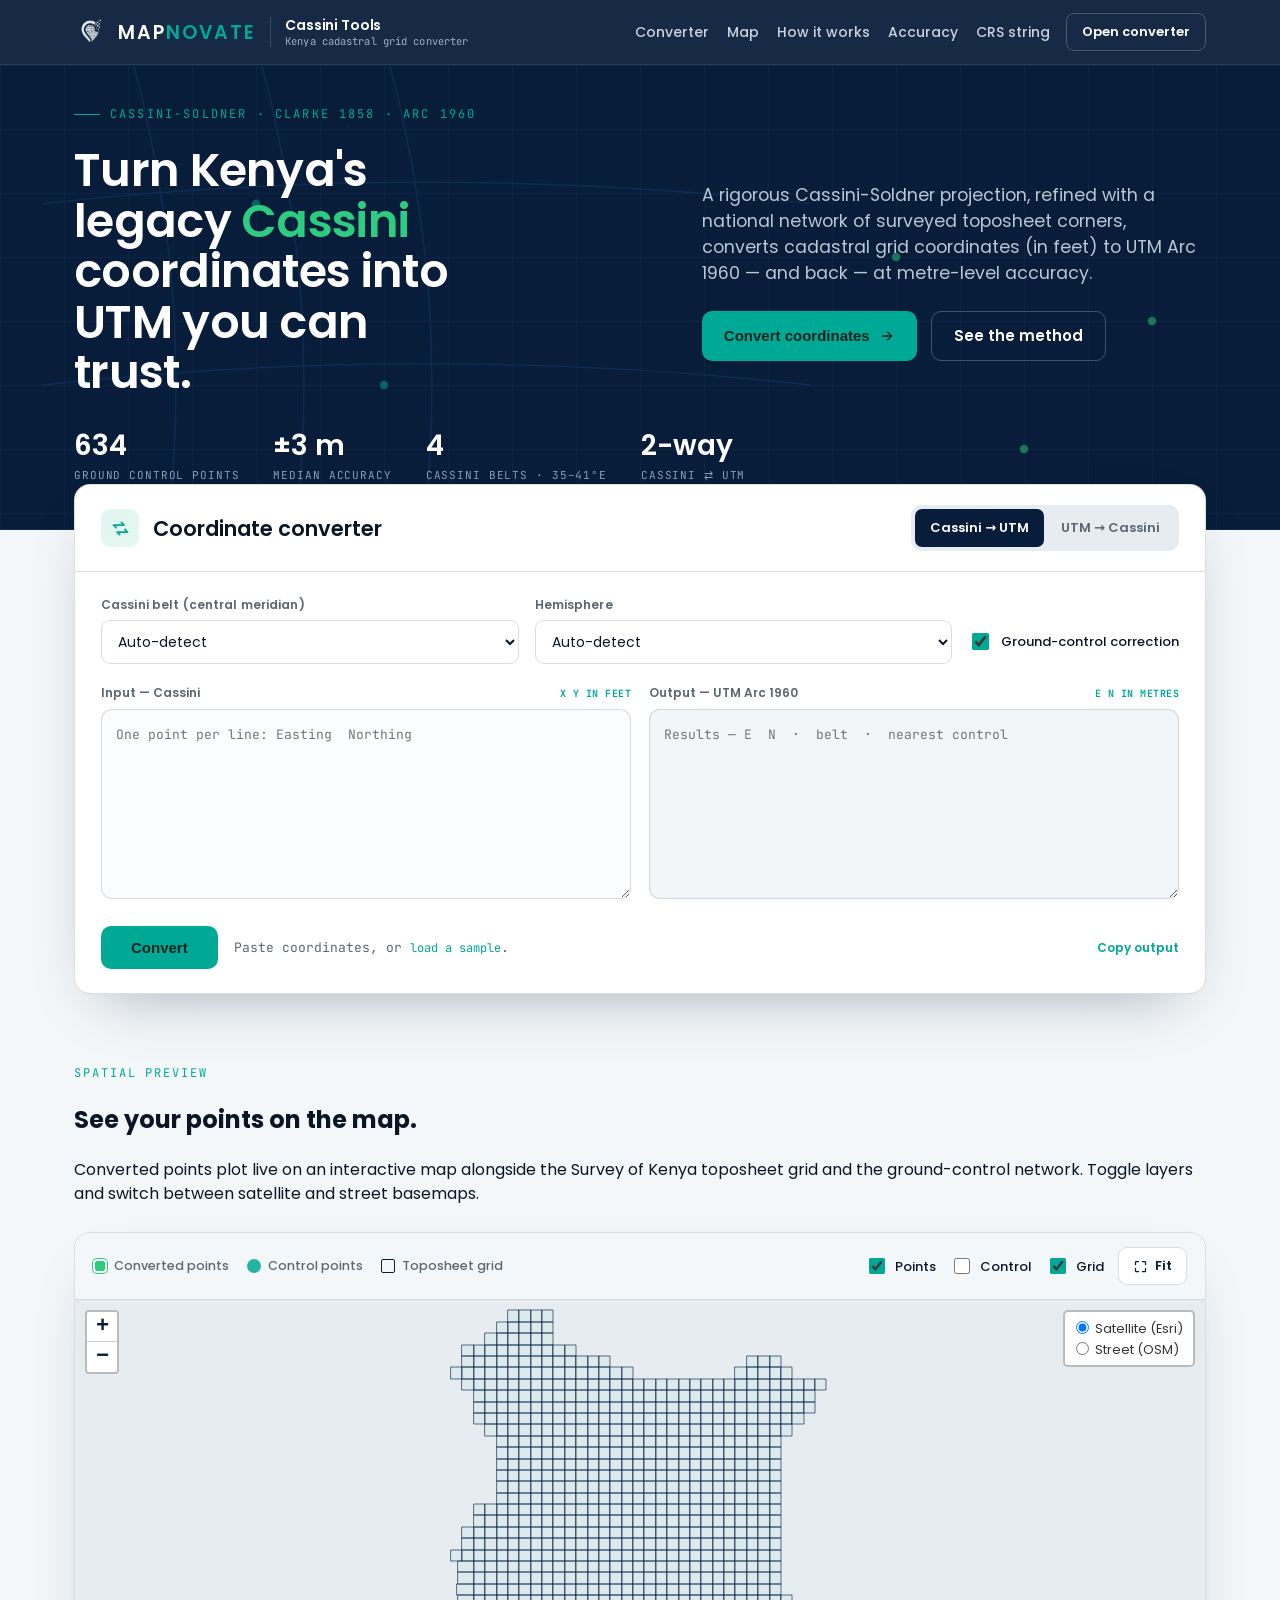
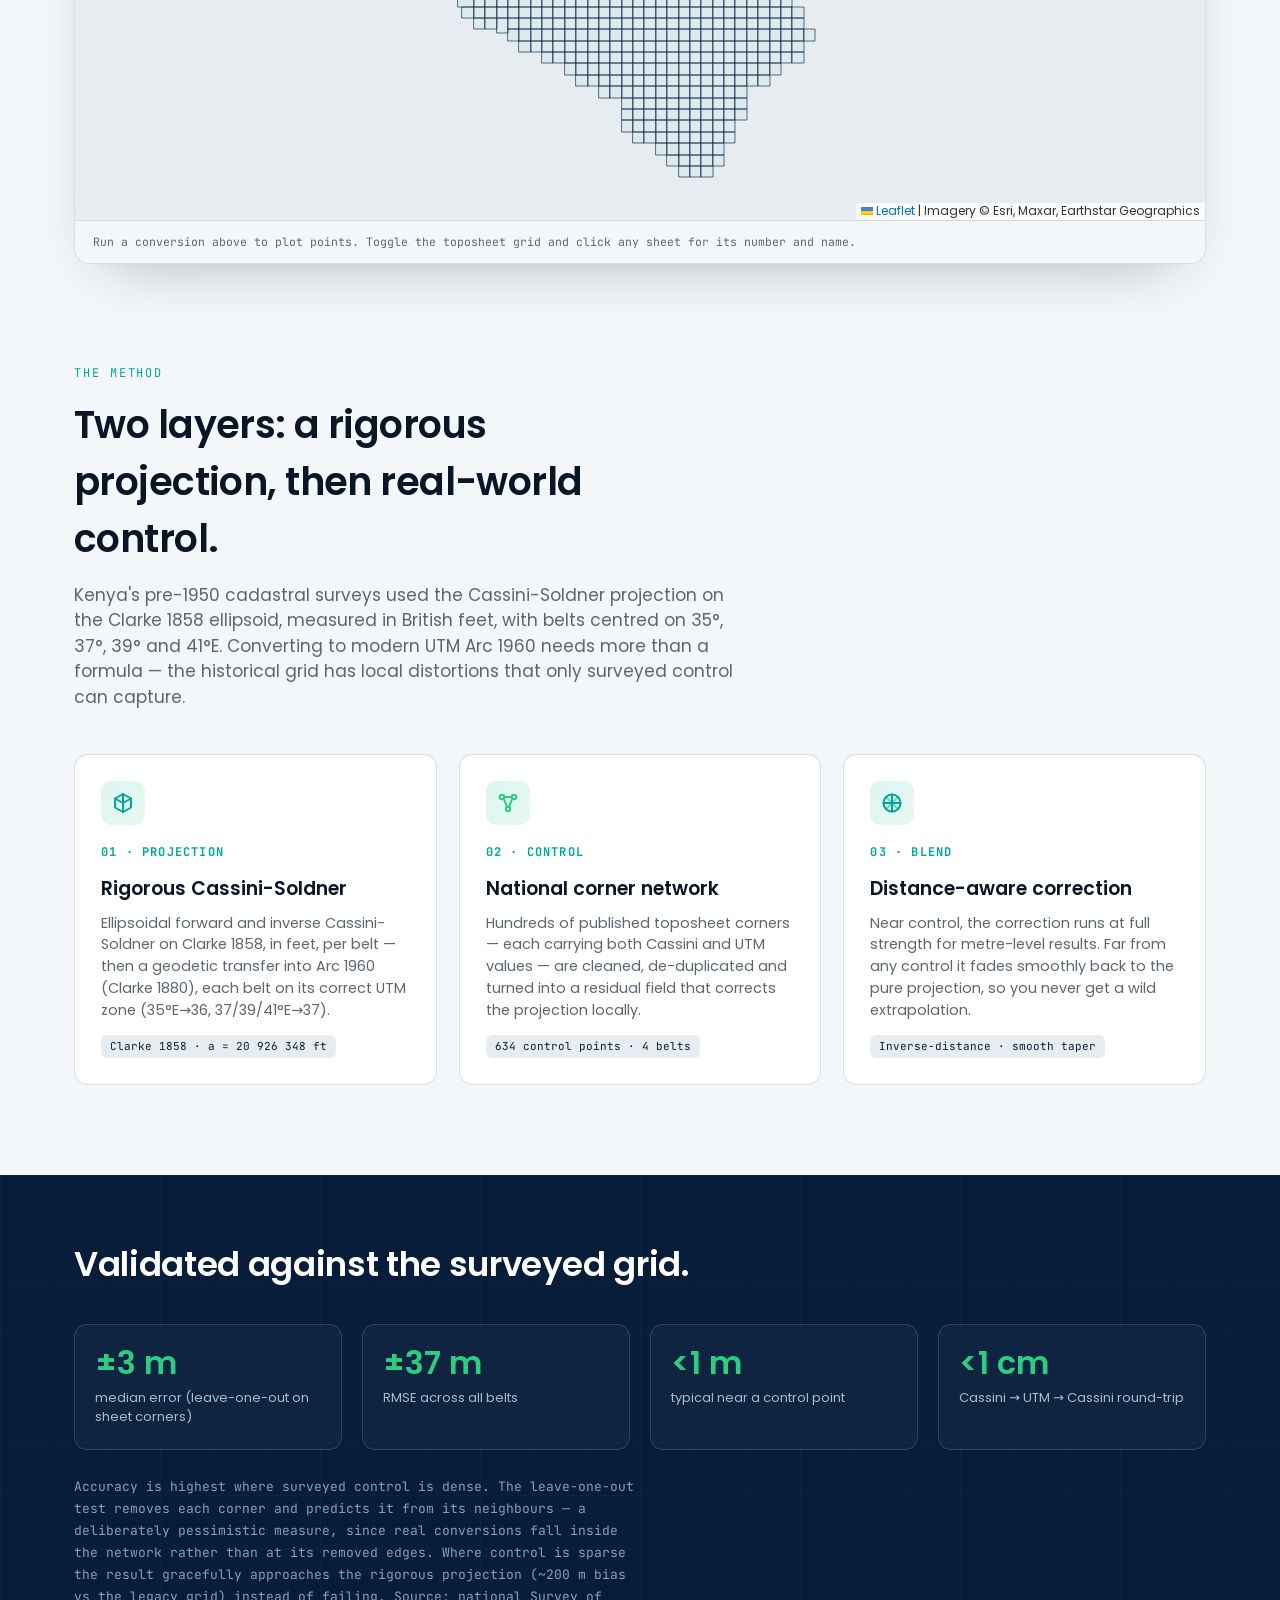
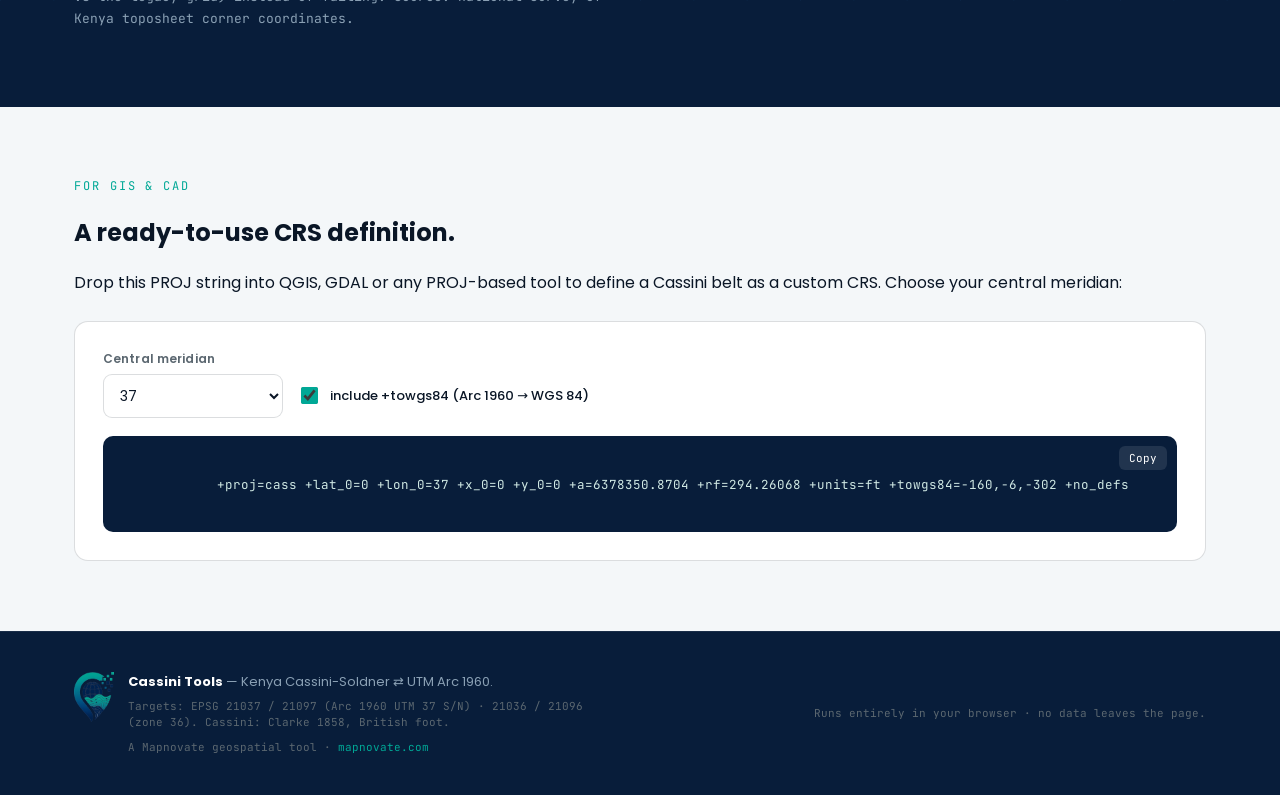
==== apps/cassini-tools-web/index.html @ 1e6e513a "cassini web v2" ====
<!doctype html>
<html lang="en">
  <head>
    <meta charset="UTF-8" />
    <meta name="viewport" content="width=device-width, initial-scale=1.0" />
    <title>
      Cassini Tools — Kenya Cassini-Soldner ⇄ UTM Arc 1960 | Mapnovate
    </title>
    <link rel="icon" type="image/png" href="assets/favicon.png" />
    <link rel="preconnect" href="https://fonts.googleapis.com" />
    <link rel="preconnect" href="https://fonts.gstatic.com" crossorigin />
    <link
      href="https://fonts.googleapis.com/css2?family=Poppins:wght@400;500;600;700&family=JetBrains+Mono:wght@400;500;700&display=swap"
      rel="stylesheet"
    />
    <link rel="stylesheet" href="vendor/leaflet/leaflet.css" />
    <link rel="stylesheet" href="style.css" />
  </head>
  <body>
    <header>
      <div class="wrap nav">
        <a
          class="logo"
          href="../../index.html"
          aria-label="Mapnovate — Let's map our world"
        >
          <img class="mark" src="assets/mark_white.png" alt="Mapnovate" />
          <span class="wordmark"><b>MAP</b><i>NOVATE</i></span>
        </a>
        <div class="logo-div" aria-hidden="true"></div>
        <div class="appname">
          <b>Cassini Tools</b><span>Kenya cadastral grid converter</span>
        </div>
        <div class="sp"></div>
        <a class="link" href="#convert">Converter</a>
        <a class="link" href="#map">Map</a>
        <a class="link" href="#how">How it works</a>
        <a class="link" href="#accuracy">Accuracy</a>
        <a class="link" href="#proj">CRS string</a>
        <a class="ghost" href="#convert">Open converter</a>
      </div>
    </header>

    <a id="top"></a>
    <div class="hero">
      <svg
        class="grid-art"
        preserveAspectRatio="xMidYMid slice"
        viewBox="0 0 1200 600"
        xmlns="http://www.w3.org/2000/svg"
        aria-hidden="true"
      >
        <defs>
          <pattern
            id="utmg"
            width="60"
            height="60"
            patternUnits="userSpaceOnUse"
          >
            <path
              d="M60 0 H0 V60"
              fill="none"
              stroke="#1b3a63"
              stroke-width="1"
            />
          </pattern>
        </defs>
        <rect width="1200" height="600" fill="url(#utmg)" />
        <g fill="none" stroke="#12406b" stroke-width="1.4" opacity=".9">
          <path d="M120 -20 Q210 300 120 620" />
          <path d="M240 -20 Q330 300 240 620" />
          <path d="M360 -20 Q450 300 360 620" />
          <path d="M40 130 Q400 90 760 130" />
          <path d="M40 300 Q400 260 760 300" />
          <path d="M40 470 Q400 430 760 470" />
        </g>
        <g fill="#00a896">
          <circle cx="240" cy="130" r="4" />
          <circle cx="360" cy="300" r="4" />
          <circle cx="480" cy="470" r="4" />
        </g>
        <g fill="#2ecc80">
          <circle cx="840" cy="180" r="4" />
          <circle cx="960" cy="360" r="4" />
          <circle cx="1080" cy="240" r="4" />
        </g>
      </svg>
      <div class="wrap">
        <div class="eyebrow">Cassini-Soldner · Clarke 1858 · Arc 1960</div>
        <div class="hero-cols">
          <h1>
            Turn Kenya's legacy <em>Cassini</em> coordinates into UTM you can
            trust.
          </h1>
          <div class="hero-aside">
            <p class="lede">
              A rigorous Cassini-Soldner projection, refined with a national
              network of surveyed toposheet corners, converts cadastral grid
              coordinates (in feet) to UTM Arc 1960 — and back — at metre-level
              accuracy.
            </p>
            <div class="cta-row">
              <button
                class="btn btn-primary"
                onclick="document.getElementById('convert').scrollIntoView()"
              >
                Convert coordinates
                <svg
                  width="16"
                  height="16"
                  viewBox="0 0 24 24"
                  fill="none"
                  stroke="currentColor"
                  stroke-width="2"
                >
                  <path
                    d="M5 12h14M13 6l6 6-6 6"
                    stroke-linecap="round"
                    stroke-linejoin="round"
                  />
                </svg>
              </button>
              <a class="btn btn-ghost" href="#how">See the method</a>
            </div>
          </div>
        </div>
        <div class="stats">
          <div class="stat">
            <b id="s_pts">634</b><span>ground control points</span>
          </div>
          <div class="stat"><b>±3 m</b><span>median accuracy</span></div>
          <div class="stat"><b>4</b><span>Cassini belts · 35–41°E</span></div>
          <div class="stat"><b>2-way</b><span>Cassini ⇄ UTM</span></div>
        </div>
      </div>
    </div>

    <!-- ============ CONVERTER ============ -->
    <div class="wrap tool">
      <a id="convert"></a>
      <div class="card">
        <div class="tool-head">
          <span class="head-ico" aria-hidden="true">
            <svg viewBox="0 0 24 24">
              <path d="M4 8h12l-3-3M4 8l3 3" />
              <path d="M20 16H8l3 3M20 16l-3-3" />
            </svg>
          </span>
          <h2>Coordinate converter</h2>
          <div class="dir-toggle" id="dirToggle">
            <button data-dir="c2u" class="on">Cassini → UTM</button>
            <button data-dir="u2c">UTM → Cassini</button>
          </div>
        </div>
        <div class="tool-body">
          <div class="opts">
            <div class="field">
              <label>Cassini belt (central meridian)</label>
              <select id="belt">
                <option value="auto">Auto-detect</option>
                <option value="35">35°E</option>
                <option value="37">37°E</option>
                <option value="39">39°E</option>
                <option value="41">41°E</option>
              </select>
            </div>
            <div class="field">
              <label>Hemisphere</label>
              <select id="hemi">
                <option value="auto">Auto-detect</option>
                <option value="S">South of equator</option>
                <option value="N">North of equator</option>
              </select>
            </div>
            <label class="chk"
              ><input type="checkbox" id="useCtrl" checked /> Ground-control
              correction</label
            >
          </div>
          <div class="io">
            <div class="io-col">
              <label id="lblIn"
                ><span>Input — Cassini</span
                ><span class="unit" id="unitIn">X&nbsp;Y in feet</span></label
              >
              <textarea
                id="input"
                spellcheck="false"
                placeholder="One point per line: Easting  Northing"
              ></textarea>
            </div>
            <div class="io-col">
              <label id="lblOut"
                ><span>Output — UTM Arc 1960</span
                ><span class="unit" id="unitOut"
                  >E&nbsp;N in metres</span
                ></label
              >
              <textarea
                id="output"
                spellcheck="false"
                readonly
                placeholder="Results appear here — E  N  ·  belt  ·  nearest control"
              ></textarea>
            </div>
          </div>
          <div class="run-row">
            <button class="btn" id="runBtn">Convert</button>
            <div class="status" id="status">
              Paste coordinates, or
              <a class="mini" id="loadSample" style="color: var(--teal)"
                >load a sample</a
              >.
            </div>
            <div class="mini">
              <a id="copyOut" style="color: var(--teal)">Copy output</a>
            </div>
          </div>
        </div>
      </div>
    </div>

    <!-- ============ MAP PREVIEW ============ -->
    <section class="mapsec">
      <div class="wrap">
        <div class="sec-eyebrow">Spatial preview</div>
        <h2>See your points on the map.</h2>
        <p class="sub">
          Converted points plot live on an interactive map alongside the Survey
          of Kenya toposheet grid and the ground-control network. Toggle layers
          and switch between satellite and street basemaps.
        </p>
      </div>
      <div class="wrap">
        <div class="map-card">
          <div class="map-toolbar">
            <div class="map-legend">
              <span class="lg"><i class="sw sw-pt"></i> Converted points</span>
              <span class="lg"><i class="sw sw-ctrl"></i> Control points</span>
              <span class="lg"><i class="sw sw-grid"></i> Toposheet grid</span>
            </div>
            <div class="map-toggles">
              <label class="mtog"
                ><input type="checkbox" id="tgPts" checked /> Points</label
              >
              <label class="mtog"
                ><input type="checkbox" id="tgCtrl" /> Control</label
              >
              <label class="mtog"
                ><input type="checkbox" id="tgGrid" checked /> Grid</label
              >
              <button class="map-btn" id="fitBtn" type="button">
                <svg
                  viewBox="0 0 24 24"
                  fill="none"
                  stroke="currentColor"
                  stroke-width="2"
                  stroke-linecap="round"
                  stroke-linejoin="round"
                >
                  <path
                    d="M4 9V5a1 1 0 011-1h4M15 4h4a1 1 0 011 1v4M20 15v4a1 1 0 01-1 1h-4M9 20H5a1 1 0 01-1-1v-4"
                  />
                </svg>
                Fit
              </button>
            </div>
          </div>
          <div id="map" class="map-canvas"><a id="map"></a></div>
          <div class="map-foot" id="mapFoot">
            Run a conversion above to plot points. Toggle the toposheet grid and
            click any sheet for its number and name.
          </div>
        </div>
      </div>
    </section>

    <!-- ============ HOW ============ -->
    <section class="explain">
      <a id="how"></a>
      <div class="wrap">
        <div class="sec-eyebrow">The method</div>
        <h2>Two layers: a rigorous projection, then real-world control.</h2>
        <p class="sub">
          Kenya's pre-1950 cadastral surveys used the Cassini-Soldner projection
          on the Clarke 1858 ellipsoid, measured in British feet, with belts
          centred on 35°, 37°, 39° and 41°E. Converting to modern UTM Arc 1960
          needs more than a formula — the historical grid has local distortions
          that only surveyed control can capture.
        </p>
        <div class="steps">
          <div class="step">
            <span class="step-ico" aria-hidden="true">
              <svg viewBox="0 0 24 24">
                <path d="M12 3l8 4.5v9L12 21l-8-4.5v-9L12 3z" />
                <path d="M12 3v18M4 7.5l8 4.5 8-4.5" />
              </svg>
            </span>
            <div class="n">01 · PROJECTION</div>
            <h3>Rigorous Cassini-Soldner</h3>
            <p>
              Ellipsoidal forward and inverse Cassini-Soldner on Clarke 1858, in
              feet, per belt — then a geodetic transfer into Arc 1960 (Clarke
              1880), each belt on its correct UTM zone (35°E→36, 37/39/41°E→37).
            </p>
            <span class="tag">Clarke 1858 · a = 20 926 348 ft</span>
          </div>
          <div class="step">
            <span class="step-ico" aria-hidden="true">
              <svg viewBox="0 0 24 24">
                <circle cx="6" cy="6" r="2.2" />
                <circle cx="18" cy="6" r="2.2" />
                <circle cx="12" cy="18" r="2.2" />
                <path d="M7.6 7.4L11 15.6M16.4 7.4L13 15.6M8 6h8" />
              </svg>
            </span>
            <div class="n">02 · CONTROL</div>
            <h3>National corner network</h3>
            <p>
              Hundreds of published toposheet corners — each carrying both
              Cassini and UTM values — are cleaned, de-duplicated and turned
              into a residual field that corrects the projection locally.
            </p>
            <span class="tag">634 control points · 4 belts</span>
          </div>
          <div class="step">
            <span class="step-ico" aria-hidden="true">
              <svg viewBox="0 0 24 24">
                <circle cx="12" cy="12" r="8.5" />
                <path d="M12 3.5v17M3.5 12h17" />
                <path d="M6 6l12 12M18 6L6 18" opacity=".5" />
              </svg>
            </span>
            <div class="n">03 · BLEND</div>
            <h3>Distance-aware correction</h3>
            <p>
              Near control, the correction runs at full strength for metre-level
              results. Far from any control it fades smoothly back to the pure
              projection, so you never get a wild extrapolation.
            </p>
            <span class="tag">Inverse-distance · smooth taper</span>
          </div>
        </div>
      </div>
    </section>

    <!-- ============ ACCURACY ============ -->
    <div class="band">
      <a id="accuracy"></a>
      <svg
        class="grid-art"
        preserveAspectRatio="xMidYMid slice"
        viewBox="0 0 1200 400"
        xmlns="http://www.w3.org/2000/svg"
        aria-hidden="true"
      >
        <defs>
          <pattern id="g2" width="50" height="50" patternUnits="userSpaceOnUse">
            <path
              d="M50 0 H0 V50"
              fill="none"
              stroke="#12406b"
              stroke-width="1"
            />
          </pattern>
        </defs>
        <rect width="1200" height="400" fill="url(#g2)" />
      </svg>
      <div class="wrap">
        <h2>Validated against the surveyed grid.</h2>
        <div class="acc-grid">
          <div class="acc-cell">
            <b>±3 m</b
            ><span>median error (leave-one-out on sheet corners)</span>
          </div>
          <div class="acc-cell">
            <b>±37 m</b><span>RMSE across all belts</span>
          </div>
          <div class="acc-cell">
            <b>&lt;1 m</b><span>typical near a control point</span>
          </div>
          <div class="acc-cell">
            <b>&lt;1 cm</b><span>Cassini → UTM → Cassini round-trip</span>
          </div>
        </div>
        <p class="note">
          Accuracy is highest where surveyed control is dense. The leave-one-out
          test removes each corner and predicts it from its neighbours — a
          deliberately pessimistic measure, since real conversions fall inside
          the network rather than at its removed edges. Where control is sparse
          the result gracefully approaches the rigorous projection (~200 m bias
          vs the legacy grid) instead of failing. Source: national Survey of
          Kenya toposheet corner coordinates.
        </p>
      </div>
    </div>

    <!-- ============ PROJ ============ -->
    <section class="proj">
      <a id="proj"></a>
      <div class="wrap">
        <div class="sec-eyebrow">For GIS &amp; CAD</div>
        <h2>A ready-to-use CRS definition.</h2>
        <p class="sub">
          Drop this PROJ string into QGIS, GDAL or any PROJ-based tool to define
          a Cassini belt as a custom CRS. Choose your central meridian:
        </p>
        <div class="proj-card">
          <div class="proj-row">
            <div class="field" style="min-width: 180px">
              <label>Central meridian</label>
              <select id="projCm">
                <option>35</option>
                <option selected>37</option>
                <option>39</option>
                <option>41</option>
              </select>
            </div>
            <label class="chk"
              ><input type="checkbox" id="projTowgs" checked /> include +towgs84
              (Arc 1960 → WGS 84)</label
            >
          </div>
          <div class="proj-out" id="projOut">
            <button class="copy" id="projCopy">Copy</button
            ><span id="projText"></span>
          </div>
        </div>
      </div>
    </section>

    <footer>
      <div class="wrap">
        <div class="foot-brand">
          <img src="assets/mark_color.png" alt="Mapnovate" />
          <div>
            <b>Cassini Tools</b> — Kenya Cassini-Soldner ⇄ UTM Arc 1960.
            <div class="epsg" style="margin-top: 6px">
              Targets: EPSG 21037 / 21097 (Arc 1960 UTM 37 S/N) · 21036 / 21096
              (zone 36). Cassini: Clarke 1858, British foot.
            </div>
            <div class="epsg" style="margin-top: 8px">
              A Mapnovate geospatial tool ·
              <a href="../../index.html" style="color: var(--teal)"
                >mapnovate.com</a
              >
            </div>
          </div>
        </div>
        <div class="epsg">
          Runs entirely in your browser · no data leaves the page.
        </div>
      </div>
    </footer>

    <script src="vendor/leaflet/leaflet.js"></script>
    <script src="control_net_data.js"></script>
    <script src="cassini_engine.js"></script>
    <script src="app.js"></script>
    <script src="map.js"></script>
  </body>
</html>
---- apps/cassini-tools-web/vendor/leaflet/leaflet.css ----
/* required styles */

.leaflet-pane,
.leaflet-tile,
.leaflet-marker-icon,
.leaflet-marker-shadow,
.leaflet-tile-container,
.leaflet-pane > svg,
.leaflet-pane > canvas,
.leaflet-zoom-box,
.leaflet-image-layer,
.leaflet-layer {
	position: absolute;
	left: 0;
	top: 0;
	}
.leaflet-container {
	overflow: hidden;
	}
.leaflet-tile,
.leaflet-marker-icon,
.leaflet-marker-shadow {
	-webkit-user-select: none;
	   -moz-user-select: none;
	        user-select: none;
	  -webkit-user-drag: none;
	}
/* Prevents IE11 from highlighting tiles in blue */
.leaflet-tile::selection {
	background: transparent;
}
/* Safari renders non-retina tile on retina better with this, but Chrome is worse */
.leaflet-safari .leaflet-tile {
	image-rendering: -webkit-optimize-contrast;
	}
/* hack that prevents hw layers "stretching" when loading new tiles */
.leaflet-safari .leaflet-tile-container {
	width: 1600px;
	height: 1600px;
	-webkit-transform-origin: 0 0;
	}
.leaflet-marker-icon,
.leaflet-marker-shadow {
	display: block;
	}
/* .leaflet-container svg: reset svg max-width decleration shipped in Joomla! (joomla.org) 3.x */
/* .leaflet-container img: map is broken in FF if you have max-width: 100% on tiles */
.leaflet-container .leaflet-overlay-pane svg {
	max-width: none !important;
	max-height: none !important;
	}
.leaflet-container .leaflet-marker-pane img,
.leaflet-container .leaflet-shadow-pane img,
.leaflet-container .leaflet-tile-pane img,
.leaflet-container img.leaflet-image-layer,
.leaflet-container .leaflet-tile {
	max-width: none !important;
	max-height: none !important;
	width: auto;
	padding: 0;
	}

.leaflet-container img.leaflet-tile {
	/* See: https://bugs.chromium.org/p/chromium/issues/detail?id=600120 */
	mix-blend-mode: plus-lighter;
}

.leaflet-container.leaflet-touch-zoom {
	-ms-touch-action: pan-x pan-y;
	touch-action: pan-x pan-y;
	}
.leaflet-container.leaflet-touch-drag {
	-ms-touch-action: pinch-zoom;
	/* Fallback for FF which doesn't support pinch-zoom */
	touch-action: none;
	touch-action: pinch-zoom;
}
.leaflet-container.leaflet-touch-drag.leaflet-touch-zoom {
	-ms-touch-action: none;
	touch-action: none;
}
.leaflet-container {
	-webkit-tap-highlight-color: transparent;
}
.leaflet-container a {
	-webkit-tap-highlight-color: rgba(51, 181, 229, 0.4);
}
.leaflet-tile {
	filter: inherit;
	visibility: hidden;
	}
.leaflet-tile-loaded {
	visibility: inherit;
	}
.leaflet-zoom-box {
	width: 0;
	height: 0;
	-moz-box-sizing: border-box;
	     box-sizing: border-box;
	z-index: 800;
	}
/* workaround for https://bugzilla.mozilla.org/show_bug.cgi?id=888319 */
.leaflet-overlay-pane svg {
	-moz-user-select: none;
	}

.leaflet-pane         { z-index: 400; }

.leaflet-tile-pane    { z-index: 200; }
.leaflet-overlay-pane { z-index: 400; }
.leaflet-shadow-pane  { z-index: 500; }
.leaflet-marker-pane  { z-index: 600; }
.leaflet-tooltip-pane   { z-index: 650; }
.leaflet-popup-pane   { z-index: 700; }

.leaflet-map-pane canvas { z-index: 100; }
.leaflet-map-pane svg    { z-index: 200; }

.leaflet-vml-shape {
	width: 1px;
	height: 1px;
	}
.lvml {
	behavior: url(#default#VML);
	display: inline-block;
	position: absolute;
	}


/* control positioning */

.leaflet-control {
	position: relative;
	z-index: 800;
	pointer-events: visiblePainted; /* IE 9-10 doesn't have auto */
	pointer-events: auto;
	}
.leaflet-top,
.leaflet-bottom {
	position: absolute;
	z-index: 1000;
	pointer-events: none;
	}
.leaflet-top {
	top: 0;
	}
.leaflet-right {
	right: 0;
	}
.leaflet-bottom {
	bottom: 0;
	}
.leaflet-left {
	left: 0;
	}
.leaflet-control {
	float: left;
	clear: both;
	}
.leaflet-right .leaflet-control {
	float: right;
	}
.leaflet-top .leaflet-control {
	margin-top: 10px;
	}
.leaflet-bottom .leaflet-control {
	margin-bottom: 10px;
	}
.leaflet-left .leaflet-control {
	margin-left: 10px;
	}
.leaflet-right .leaflet-control {
	margin-right: 10px;
	}


/* zoom and fade animations */

.leaflet-fade-anim .leaflet-popup {
	opacity: 0;
	-webkit-transition: opacity 0.2s linear;
	   -moz-transition: opacity 0.2s linear;
	        transition: opacity 0.2s linear;
	}
.leaflet-fade-anim .leaflet-map-pane .leaflet-popup {
	opacity: 1;
	}
.leaflet-zoom-animated {
	-webkit-transform-origin: 0 0;
	    -ms-transform-origin: 0 0;
	        transform-origin: 0 0;
	}
svg.leaflet-zoom-animated {
	will-change: transform;
}

.leaflet-zoom-anim .leaflet-zoom-animated {
	-webkit-transition: -webkit-transform 0.25s cubic-bezier(0,0,0.25,1);
	   -moz-transition:    -moz-transform 0.25s cubic-bezier(0,0,0.25,1);
	        transition:         transform 0.25s cubic-bezier(0,0,0.25,1);
	}
.leaflet-zoom-anim .leaflet-tile,
.leaflet-pan-anim .leaflet-tile {
	-webkit-transition: none;
	   -moz-transition: none;
	        transition: none;
	}

.leaflet-zoom-anim .leaflet-zoom-hide {
	visibility: hidden;
	}


/* cursors */

.leaflet-interactive {
	cursor: pointer;
	}
.leaflet-grab {
	cursor: -webkit-grab;
	cursor:    -moz-grab;
	cursor:         grab;
	}
.leaflet-crosshair,
.leaflet-crosshair .leaflet-interactive {
	cursor: crosshair;
	}
.leaflet-popup-pane,
.leaflet-control {
	cursor: auto;
	}
.leaflet-dragging .leaflet-grab,
.leaflet-dragging .leaflet-grab .leaflet-interactive,
.leaflet-dragging .leaflet-marker-draggable {
	cursor: move;
	cursor: -webkit-grabbing;
	cursor:    -moz-grabbing;
	cursor:         grabbing;
	}

/* marker & overlays interactivity */
.leaflet-marker-icon,
.leaflet-marker-shadow,
.leaflet-image-layer,
.leaflet-pane > svg path,
.leaflet-tile-container {
	pointer-events: none;
	}

.leaflet-marker-icon.leaflet-interactive,
.leaflet-image-layer.leaflet-interactive,
.leaflet-pane > svg path.leaflet-interactive,
svg.leaflet-image-layer.leaflet-interactive path {
	pointer-events: visiblePainted; /* IE 9-10 doesn't have auto */
	pointer-events: auto;
	}

/* visual tweaks */

.leaflet-container {
	background: #ddd;
	outline-offset: 1px;
	}
.leaflet-container a {
	color: #0078A8;
	}
.leaflet-zoom-box {
	border: 2px dotted #38f;
	background: rgba(255,255,255,0.5);
	}


/* general typography */
.leaflet-container {
	font-family: "Helvetica Neue", Arial, Helvetica, sans-serif;
	font-size: 12px;
	font-size: 0.75rem;
	line-height: 1.5;
	}


/* general toolbar styles */

.leaflet-bar {
	box-shadow: 0 1px 5px rgba(0,0,0,0.65);
	border-radius: 4px;
	}
.leaflet-bar a {
	background-color: #fff;
	border-bottom: 1px solid #ccc;
	width: 26px;
	height: 26px;
	line-height: 26px;
	display: block;
	text-align: center;
	text-decoration: none;
	color: black;
	}
.leaflet-bar a,
.leaflet-control-layers-toggle {
	background-position: 50% 50%;
	background-repeat: no-repeat;
	display: block;
	}
.leaflet-bar a:hover,
.leaflet-bar a:focus {
	background-color: #f4f4f4;
	}
.leaflet-bar a:first-child {
	border-top-left-radius: 4px;
	border-top-right-radius: 4px;
	}
.leaflet-bar a:last-child {
	border-bottom-left-radius: 4px;
	border-bottom-right-radius: 4px;
	border-bottom: none;
	}
.leaflet-bar a.leaflet-disabled {
	cursor: default;
	background-color: #f4f4f4;
	color: #bbb;
	}

.leaflet-touch .leaflet-bar a {
	width: 30px;
	height: 30px;
	line-height: 30px;
	}
.leaflet-touch .leaflet-bar a:first-child {
	border-top-left-radius: 2px;
	border-top-right-radius: 2px;
	}
.leaflet-touch .leaflet-bar a:last-child {
	border-bottom-left-radius: 2px;
	border-bottom-right-radius: 2px;
	}

/* zoom control */

.leaflet-control-zoom-in,
.leaflet-control-zoom-out {
	font: bold 18px 'Lucida Console', Monaco, monospace;
	text-indent: 1px;
	}

.leaflet-touch .leaflet-control-zoom-in, .leaflet-touch .leaflet-control-zoom-out  {
	font-size: 22px;
	}


/* layers control */

.leaflet-control-layers {
	box-shadow: 0 1px 5px rgba(0,0,0,0.4);
	background: #fff;
	border-radius: 5px;
	}
.leaflet-control-layers-toggle {
	background-image: url(images/layers.png);
	width: 36px;
	height: 36px;
	}
.leaflet-retina .leaflet-control-layers-toggle {
	background-image: url(images/layers-2x.png);
	background-size: 26px 26px;
	}
.leaflet-touch .leaflet-control-layers-toggle {
	width: 44px;
	height: 44px;
	}
.leaflet-control-layers .leaflet-control-layers-list,
.leaflet-control-layers-expanded .leaflet-control-layers-toggle {
	display: none;
	}
.leaflet-control-layers-expanded .leaflet-control-layers-list {
	display: block;
	position: relative;
	}
.leaflet-control-layers-expanded {
	padding: 6px 10px 6px 6px;
	color: #333;
	background: #fff;
	}
.leaflet-control-layers-scrollbar {
	overflow-y: scroll;
	overflow-x: hidden;
	padding-right: 5px;
	}
.leaflet-control-layers-selector {
	margin-top: 2px;
	position: relative;
	top: 1px;
	}
.leaflet-control-layers label {
	display: block;
	font-size: 13px;
	font-size: 1.08333em;
	}
.leaflet-control-layers-separator {
	height: 0;
	border-top: 1px solid #ddd;
	margin: 5px -10px 5px -6px;
	}

/* Default icon URLs */
.leaflet-default-icon-path { /* used only in path-guessing heuristic, see L.Icon.Default */
	background-image: url(images/marker-icon.png);
	}


/* attribution and scale controls */

.leaflet-container .leaflet-control-attribution {
	background: #fff;
	background: rgba(255, 255, 255, 0.8);
	margin: 0;
	}
.leaflet-control-attribution,
.leaflet-control-scale-line {
	padding: 0 5px;
	color: #333;
	line-height: 1.4;
	}
.leaflet-control-attribution a {
	text-decoration: none;
	}
.leaflet-control-attribution a:hover,
.leaflet-control-attribution a:focus {
	text-decoration: underline;
	}
.leaflet-attribution-flag {
	display: inline !important;
	vertical-align: baseline !important;
	width: 1em;
	height: 0.6669em;
	}
.leaflet-left .leaflet-control-scale {
	margin-left: 5px;
	}
.leaflet-bottom .leaflet-control-scale {
	margin-bottom: 5px;
	}
.leaflet-control-scale-line {
	border: 2px solid #777;
	border-top: none;
	line-height: 1.1;
	padding: 2px 5px 1px;
	white-space: nowrap;
	-moz-box-sizing: border-box;
	     box-sizing: border-box;
	background: rgba(255, 255, 255, 0.8);
	text-shadow: 1px 1px #fff;
	}
.leaflet-control-scale-line:not(:first-child) {
	border-top: 2px solid #777;
	border-bottom: none;
	margin-top: -2px;
	}
.leaflet-control-scale-line:not(:first-child):not(:last-child) {
	border-bottom: 2px solid #777;
	}

.leaflet-touch .leaflet-control-attribution,
.leaflet-touch .leaflet-control-layers,
.leaflet-touch .leaflet-bar {
	box-shadow: none;
	}
.leaflet-touch .leaflet-control-layers,
.leaflet-touch .leaflet-bar {
	border: 2px solid rgba(0,0,0,0.2);
	background-clip: padding-box;
	}


/* popup */

.leaflet-popup {
	position: absolute;
	text-align: center;
	margin-bottom: 20px;
	}
.leaflet-popup-content-wrapper {
	padding: 1px;
	text-align: left;
	border-radius: 12px;
	}
.leaflet-popup-content {
	margin: 13px 24px 13px 20px;
	line-height: 1.3;
	font-size: 13px;
	font-size: 1.08333em;
	min-height: 1px;
	}
.leaflet-popup-content p {
	margin: 17px 0;
	margin: 1.3em 0;
	}
.leaflet-popup-tip-container {
	width: 40px;
	height: 20px;
	position: absolute;
	left: 50%;
	margin-top: -1px;
	margin-left: -20px;
	overflow: hidden;
	pointer-events: none;
	}
.leaflet-popup-tip {
	width: 17px;
	height: 17px;
	padding: 1px;

	margin: -10px auto 0;
	pointer-events: auto;

	-webkit-transform: rotate(45deg);
	   -moz-transform: rotate(45deg);
	    -ms-transform: rotate(45deg);
	        transform: rotate(45deg);
	}
.leaflet-popup-content-wrapper,
.leaflet-popup-tip {
	background: white;
	color: #333;
	box-shadow: 0 3px 14px rgba(0,0,0,0.4);
	}
.leaflet-container a.leaflet-popup-close-button {
	position: absolute;
	top: 0;
	right: 0;
	border: none;
	text-align: center;
	width: 24px;
	height: 24px;
	font: 16px/24px Tahoma, Verdana, sans-serif;
	color: #757575;
	text-decoration: none;
	background: transparent;
	}
.leaflet-container a.leaflet-popup-close-button:hover,
.leaflet-container a.leaflet-popup-close-button:focus {
	color: #585858;
	}
.leaflet-popup-scrolled {
	overflow: auto;
	}

.leaflet-oldie .leaflet-popup-content-wrapper {
	-ms-zoom: 1;
	}
.leaflet-oldie .leaflet-popup-tip {
	width: 24px;
	margin: 0 auto;

	-ms-filter: "progid:DXImageTransform.Microsoft.Matrix(M11=0.70710678, M12=0.70710678, M21=-0.70710678, M22=0.70710678)";
	filter: progid:DXImageTransform.Microsoft.Matrix(M11=0.70710678, M12=0.70710678, M21=-0.70710678, M22=0.70710678);
	}

.leaflet-oldie .leaflet-control-zoom,
.leaflet-oldie .leaflet-control-layers,
.leaflet-oldie .leaflet-popup-content-wrapper,
.leaflet-oldie .leaflet-popup-tip {
	border: 1px solid #999;
	}


/* div icon */

.leaflet-div-icon {
	background: #fff;
	border: 1px solid #666;
	}


/* Tooltip */
/* Base styles for the element that has a tooltip */
.leaflet-tooltip {
	position: absolute;
	padding: 6px;
	background-color: #fff;
	border: 1px solid #fff;
	border-radius: 3px;
	color: #222;
	white-space: nowrap;
	-webkit-user-select: none;
	-moz-user-select: none;
	-ms-user-select: none;
	user-select: none;
	pointer-events: none;
	box-shadow: 0 1px 3px rgba(0,0,0,0.4);
	}
.leaflet-tooltip.leaflet-interactive {
	cursor: pointer;
	pointer-events: auto;
	}
.leaflet-tooltip-top:before,
.leaflet-tooltip-bottom:before,
.leaflet-tooltip-left:before,
.leaflet-tooltip-right:before {
	position: absolute;
	pointer-events: none;
	border: 6px solid transparent;
	background: transparent;
	content: "";
	}

/* Directions */

.leaflet-tooltip-bottom {
	margin-top: 6px;
}
.leaflet-tooltip-top {
	margin-top: -6px;
}
.leaflet-tooltip-bottom:before,
.leaflet-tooltip-top:before {
	left: 50%;
	margin-left: -6px;
	}
.leaflet-tooltip-top:before {
	bottom: 0;
	margin-bottom: -12px;
	border-top-color: #fff;
	}
.leaflet-tooltip-bottom:before {
	top: 0;
	margin-top: -12px;
	margin-left: -6px;
	border-bottom-color: #fff;
	}
.leaflet-tooltip-left {
	margin-left: -6px;
}
.leaflet-tooltip-right {
	margin-left: 6px;
}
.leaflet-tooltip-left:before,
.leaflet-tooltip-right:before {
	top: 50%;
	margin-top: -6px;
	}
.leaflet-tooltip-left:before {
	right: 0;
	margin-right: -12px;
	border-left-color: #fff;
	}
.leaflet-tooltip-right:before {
	left: 0;
	margin-left: -12px;
	border-right-color: #fff;
	}

/* Printing */

@media print {
	/* Prevent printers from removing background-images of controls. */
	.leaflet-control {
		-webkit-print-color-adjust: exact;
		print-color-adjust: exact;
		}
	}
---- apps/cassini-tools-web/style.css ----
:root {
  --navy: #081d3a;
  --navy2: #0d2b52;
  --teal: #00a896;
  --green: #2ecc80;
  --light: #e6ecef;
  --slate: #5b6770;
  --ink: #0a1626;
  --paper: #f4f7f9;
  --line: rgba(91, 103, 112, 0.22);
  --mono: "JetBrains Mono", ui-monospace, monospace;
  --disp: "Poppins", system-ui, sans-serif;
  --body: "Poppins", system-ui, sans-serif;
}
* {
  box-sizing: border-box;
}
html {
  scroll-behavior: smooth;
}
body {
  margin: 0;
  font-family: var(--body);
  color: var(--ink);
  background: var(--paper);
  -webkit-font-smoothing: antialiased;
  line-height: 1.5;
}
a {
  color: var(--teal);
  text-decoration: none;
}
.wrap {
  max-width: 1180px;
  margin: 0 auto;
  padding: 0 24px;
}

/* ---------- header ---------- */
header {
  position: sticky;
  top: 0;
  z-index: 50;
  background: rgba(8, 29, 58, 0.94);
  backdrop-filter: blur(8px);
  border-bottom: 1px solid rgba(255, 255, 255, 0.08);
}
.nav {
  display: flex;
  align-items: center;
  gap: 14px;
  height: 64px;
}
.logo {
  display: flex;
  align-items: center;
  gap: 10px;
}
.logo .mark {
  width: 34px;
  height: 34px;
  flex: none;
  display: block;
}
.logo .wordmark {
  font-family: var(--body);
  font-size: 19px;
  letter-spacing: 0.1em;
  line-height: 1;
}
.logo .wordmark b {
  font-weight: 600;
  color: #fff;
}
.logo .wordmark i {
  font-weight: 600;
  font-style: normal;
  color: var(--teal);
}
.logo-div {
  width: 1px;
  height: 30px;
  background: rgba(255, 255, 255, 0.16);
  flex: none;
}
.appname {
  line-height: 1.15;
}
.appname b {
  color: #fff;
  font-weight: 600;
  font-size: 14px;
  letter-spacing: -0.01em;
  display: block;
}
.appname span {
  color: #9fb2c4;
  font-size: 10.5px;
  display: block;
  font-weight: 400;
  font-family: var(--mono);
  letter-spacing: 0.01em;
  margin-top: 1px;
}
@media (max-width: 760px) {
  .logo-div,
  .appname {
    display: none;
  }
}
.nav .sp {
  flex: 1;
}
.nav a.link {
  color: #c7d3de;
  font-size: 14px;
  font-weight: 500;
  padding: 6px 2px;
}
.nav a.link:hover {
  color: #fff;
}
.nav .ghost {
  border: 1px solid rgba(255, 255, 255, 0.22);
  color: #fff;
  padding: 8px 15px;
  border-radius: 8px;
  font-size: 13px;
  font-weight: 600;
}
.nav .ghost:hover {
  border-color: var(--teal);
  background: rgba(0, 168, 150, 0.14);
}

/* ---------- hero ---------- */
.hero {
  position: relative;
  background: var(--navy);
  color: #fff;
  overflow: hidden;
  border-bottom: 1px solid rgba(255, 255, 255, 0.06);
}
.hero .grid-art {
  position: absolute;
  inset: 0;
  opacity: 0.5;
  pointer-events: none;
}
.hero .wrap {
  position: relative;
  padding: 40px 24px 46px;
}
.eyebrow {
  font-family: var(--mono);
  font-size: 12px;
  letter-spacing: 0.18em;
  text-transform: uppercase;
  color: var(--teal);
  margin-bottom: 22px;
  display: flex;
  align-items: center;
  gap: 10px;
}
.eyebrow::before {
  content: "";
  width: 26px;
  height: 1px;
  background: var(--teal);
}
.hero-cols {
  display: grid;
  grid-template-columns: 1.15fr 1fr;
  gap: 48px;
  align-items: center;
}
.hero-aside {
  display: flex;
  flex-direction: column;
  gap: 24px;
}
.hero h1 {
  font-family: var(--disp);
  font-weight: 600;
  font-size: clamp(30px, 3.8vw, 46px);
  line-height: 1.1;
  letter-spacing: -0.015em;
  margin: 0;
  max-width: 14ch;
}
.hero h1 em {
  font-style: normal;
  color: var(--green);
}
.hero p.lede {
  font-size: clamp(15px, 1.5vw, 17.5px);
  color: #b9c6d4;
  max-width: 52ch;
  margin: 0;
}
.hero .cta-row {
  display: flex;
  gap: 14px;
  flex-wrap: wrap;
}
@media (max-width: 820px) {
  .hero-cols {
    grid-template-columns: 1fr;
    gap: 26px;
  }
  .hero h1 {
    max-width: 17ch;
  }
}
.btn {
  display: inline-flex;
  align-items: center;
  gap: 9px;
  font-weight: 600;
  font-size: 15px;
  padding: 13px 22px;
  border-radius: 10px;
  cursor: pointer;
  border: 0;
  transition: 0.16s;
}
.btn-primary {
  background: var(--teal);
  color: #04241f;
}
.btn-primary:hover {
  background: var(--green);
  transform: translateY(-1px);
}
.btn-ghost {
  background: transparent;
  color: #fff;
  border: 1px solid rgba(255, 255, 255, 0.24);
}
.btn-ghost:hover {
  border-color: var(--teal);
}
.hero .stats {
  display: flex;
  gap: 34px;
  margin-top: 34px;
  flex-wrap: wrap;
}
.stat b {
  font-family: var(--disp);
  font-size: 28px;
  font-weight: 600;
  color: #fff;
  display: block;
  line-height: 1;
}
.stat span {
  font-family: var(--mono);
  font-size: 11px;
  letter-spacing: 0.08em;
  color: #8aa0b4;
  text-transform: uppercase;
  margin-top: 7px;
  display: block;
}

/* ---------- converter ---------- */
.tool {
  margin: -46px auto 0;
  position: relative;
  z-index: 10;
}
.card {
  background: #fff;
  border: 1px solid var(--line);
  border-radius: 16px;
  box-shadow: 0 24px 60px -30px rgba(8, 29, 58, 0.4);
}
.tool-head {
  display: flex;
  align-items: center;
  gap: 14px;
  padding: 20px 26px;
  border-bottom: 1px solid var(--line);
}
.head-ico {
  width: 38px;
  height: 38px;
  border-radius: 9px;
  flex: none;
  display: flex;
  align-items: center;
  justify-content: center;
  background: linear-gradient(
    135deg,
    rgba(0, 168, 150, 0.12),
    rgba(46, 204, 128, 0.12)
  );
}
.head-ico svg {
  width: 21px;
  height: 21px;
  fill: none;
  stroke: var(--teal);
  stroke-width: 2;
  stroke-linecap: round;
  stroke-linejoin: round;
}
.tool-head h2 {
  font-family: var(--disp);
  font-weight: 600;
  font-size: 21px;
  margin: 0;
  flex: 1;
}
.dir-toggle {
  display: inline-flex;
  background: var(--light);
  border-radius: 10px;
  padding: 4px;
  gap: 2px;
}
.dir-toggle button {
  border: 0;
  background: transparent;
  font-family: var(--body);
  font-weight: 600;
  font-size: 13px;
  color: var(--slate);
  padding: 9px 15px;
  border-radius: 7px;
  cursor: pointer;
  transition: 0.14s;
  white-space: nowrap;
}
.dir-toggle button.on {
  background: var(--navy);
  color: #fff;
}
.tool-body {
  padding: 24px 26px;
}
.opts {
  display: grid;
  grid-template-columns: 1fr 1fr auto;
  gap: 16px;
  align-items: end;
  margin-bottom: 20px;
}
.field label {
  display: block;
  font-size: 12px;
  font-weight: 600;
  color: var(--slate);
  margin-bottom: 6px;
  letter-spacing: 0.01em;
}
.field select {
  width: 100%;
  font-family: var(--body);
  font-size: 14px;
  padding: 10px 12px;
  border: 1px solid var(--line);
  border-radius: 9px;
  background: #fff;
  color: var(--ink);
  cursor: pointer;
}
.field select:focus {
  outline: none;
  border-color: var(--teal);
  box-shadow: 0 0 0 3px rgba(0, 168, 150, 0.12);
}
.chk {
  display: flex;
  align-items: center;
  gap: 9px;
  font-size: 13px;
  font-weight: 500;
  color: var(--ink);
  padding-bottom: 11px;
  user-select: none;
  cursor: pointer;
}
.chk input {
  width: 17px;
  height: 17px;
  accent-color: var(--teal);
}
.io {
  display: grid;
  grid-template-columns: 1fr 1fr;
  gap: 18px;
}
@media (max-width: 720px) {
  .io {
    grid-template-columns: 1fr;
  }
  .opts {
    grid-template-columns: 1fr 1fr;
  }
}
.io-col label {
  display: flex;
  justify-content: space-between;
  align-items: baseline;
  font-size: 12px;
  font-weight: 600;
  color: var(--slate);
  margin-bottom: 7px;
}
.io-col label .unit {
  font-family: var(--mono);
  font-size: 10px;
  color: var(--teal);
  letter-spacing: 0.05em;
  text-transform: uppercase;
  font-weight: 700;
}
textarea {
  width: 100%;
  min-height: 190px;
  font-family: var(--mono);
  font-size: 13px;
  line-height: 1.7;
  padding: 14px;
  border: 1px solid var(--line);
  border-radius: 11px;
  background: #fbfcfd;
  color: var(--ink);
  resize: vertical;
  tab-size: 12;
}
textarea:focus {
  outline: none;
  border-color: var(--teal);
  box-shadow: 0 0 0 3px rgba(0, 168, 150, 0.1);
  background: #fff;
}
textarea[readonly] {
  background: #f2f6f8;
}
.run-row {
  display: flex;
  align-items: center;
  gap: 16px;
  margin-top: 20px;
  flex-wrap: wrap;
}
#runBtn {
  background: var(--teal);
  color: #04241f;
  font-size: 15px;
  padding: 13px 30px;
}
#runBtn:hover {
  background: var(--green);
}
.status {
  font-size: 13px;
  color: var(--slate);
  font-family: var(--mono);
  flex: 1;
  min-width: 200px;
}
.status b {
  color: var(--teal);
}
.mini {
  font-size: 12px;
  color: var(--slate);
}
.mini a {
  cursor: pointer;
  font-weight: 600;
}
.acc-badge {
  display: inline-flex;
  align-items: center;
  gap: 6px;
  font-family: var(--mono);
  font-size: 11px;
  font-weight: 700;
  padding: 5px 10px;
  border-radius: 20px;
  letter-spacing: 0.03em;
}
.acc-good {
  background: rgba(46, 204, 128, 0.14);
  color: #1a8f56;
}
.acc-mid {
  background: rgba(0, 168, 150, 0.14);
  color: #00776a;
}
.acc-far {
  background: rgba(91, 103, 112, 0.14);
  color: var(--slate);
}

/* ---------- map preview ---------- */
section.mapsec {
  padding: 70px 0 20px;
}
.map-card {
  background: #fff;
  border: 1px solid var(--line);
  border-radius: 16px;
  overflow: hidden;
  box-shadow: 0 24px 60px -34px rgba(8, 29, 58, 0.4);
  margin-top: 26px;
}
.map-toolbar {
  display: flex;
  align-items: center;
  justify-content: space-between;
  gap: 16px;
  flex-wrap: wrap;
  padding: 14px 18px;
  border-bottom: 1px solid var(--line);
  background: var(--paper);
}
.map-legend {
  display: flex;
  gap: 18px;
  flex-wrap: wrap;
  font-size: 12.5px;
  color: var(--slate);
  font-weight: 500;
}
.map-legend .lg {
  display: inline-flex;
  align-items: center;
  gap: 7px;
}
.sw {
  width: 14px;
  height: 14px;
  border-radius: 4px;
  flex: none;
  display: inline-block;
}
.sw-pt {
  background: var(--green);
  border: 2px solid #fff;
  box-shadow: 0 0 0 1px var(--green);
}
.sw-ctrl {
  background: var(--teal);
  border-radius: 50%;
  opacity: 0.85;
}
.sw-grid {
  background: transparent;
  border: 1.5px solid var(--navy);
  border-radius: 2px;
}
.map-toggles {
  display: flex;
  align-items: center;
  gap: 14px;
  flex-wrap: wrap;
}
.mtog {
  display: inline-flex;
  align-items: center;
  gap: 7px;
  font-size: 13px;
  font-weight: 500;
  color: var(--ink);
  cursor: pointer;
  user-select: none;
}
.mtog input {
  width: 16px;
  height: 16px;
  accent-color: var(--teal);
}
.map-btn {
  display: inline-flex;
  align-items: center;
  gap: 7px;
  font-family: var(--body);
  font-weight: 600;
  font-size: 13px;
  color: var(--navy);
  background: #fff;
  border: 1px solid var(--line);
  padding: 8px 14px;
  border-radius: 9px;
  cursor: pointer;
  transition: 0.15s;
}
.map-btn:hover {
  border-color: var(--teal);
  color: var(--teal);
}
.map-btn svg {
  width: 15px;
  height: 15px;
}
.map-canvas {
  height: 520px;
  width: 100%;
  background: var(--light);
  z-index: 1;
}
@media (max-width: 720px) {
  .map-canvas {
    height: 400px;
  }
}
.map-foot {
  padding: 12px 18px;
  font-family: var(--mono);
  font-size: 11.5px;
  color: var(--slate);
  border-top: 1px solid var(--line);
  background: var(--paper);
}
.map-foot b {
  color: var(--teal);
}
/* leaflet control + popup theming to brand */
.leaflet-container {
  font-family: var(--body);
}
.leaflet-popup-content-wrapper {
  border-radius: 10px;
}
.leaflet-popup-content {
  font-family: var(--mono);
  font-size: 12px;
  color: var(--ink);
  line-height: 1.6;
}
.leaflet-bar a {
  color: var(--navy);
}
.pt-tip {
  font-family: var(--mono);
  font-size: 11px;
}

/* ---------- explainer ---------- */
section.explain {
  padding: 80px 0 30px;
}
.sec-eyebrow {
  font-family: var(--mono);
  font-size: 12px;
  letter-spacing: 0.16em;
  text-transform: uppercase;
  color: var(--teal);
  margin-bottom: 14px;
}
.explain h2 {
  font-family: var(--disp);
  font-weight: 600;
  font-size: clamp(26px, 3.4vw, 38px);
  letter-spacing: -0.015em;
  margin: 0 0 16px;
  max-width: 22ch;
}
.explain .sub {
  font-size: 17px;
  color: var(--slate);
  max-width: 60ch;
  margin: 0 0 44px;
}
.steps {
  display: grid;
  grid-template-columns: repeat(3, 1fr);
  gap: 22px;
}
@media (max-width: 820px) {
  .steps {
    grid-template-columns: 1fr;
  }
}
.step {
  background: #fff;
  border: 1px solid var(--line);
  border-radius: 14px;
  padding: 26px;
}
.step-ico {
  width: 44px;
  height: 44px;
  border-radius: 10px;
  display: flex;
  align-items: center;
  justify-content: center;
  margin-bottom: 18px;
  background: linear-gradient(
    135deg,
    rgba(0, 168, 150, 0.12),
    rgba(46, 204, 128, 0.12)
  );
}
.step-ico svg {
  width: 24px;
  height: 24px;
  fill: none;
  stroke: var(--teal);
  stroke-width: 2;
  stroke-linecap: round;
  stroke-linejoin: round;
}
.step:nth-child(2) .step-ico svg {
  stroke: var(--green);
}
.step .n {
  font-family: var(--mono);
  font-size: 12px;
  font-weight: 700;
  color: var(--teal);
  letter-spacing: 0.1em;
  margin-bottom: 14px;
}
.step h3 {
  font-family: var(--disp);
  font-weight: 600;
  font-size: 19px;
  margin: 0 0 9px;
}
.step p {
  font-size: 14.5px;
  color: var(--slate);
  margin: 0;
}
.step .tag {
  display: inline-block;
  font-family: var(--mono);
  font-size: 11px;
  color: var(--navy);
  background: var(--light);
  padding: 3px 9px;
  border-radius: 6px;
  margin-top: 14px;
}

/* ---------- accuracy band ---------- */
.band {
  background: var(--navy);
  color: #fff;
  padding: 64px 0;
  margin-top: 60px;
  position: relative;
  overflow: hidden;
}
.band .grid-art {
  position: absolute;
  inset: 0;
  opacity: 0.35;
}
.band .wrap {
  position: relative;
}
.band h2 {
  font-family: var(--disp);
  font-weight: 600;
  font-size: clamp(24px, 3vw, 34px);
  margin: 0 0 34px;
  letter-spacing: -0.01em;
}
.acc-grid {
  display: grid;
  grid-template-columns: repeat(4, 1fr);
  gap: 20px;
}
@media (max-width: 820px) {
  .acc-grid {
    grid-template-columns: repeat(2, 1fr);
  }
}
.acc-cell {
  border: 1px solid rgba(255, 255, 255, 0.14);
  border-radius: 13px;
  padding: 22px 20px;
  background: rgba(255, 255, 255, 0.03);
}
.acc-cell b {
  font-family: var(--disp);
  font-size: 32px;
  font-weight: 600;
  display: block;
  line-height: 1;
  color: var(--green);
}
.acc-cell span {
  font-size: 13px;
  color: #a9bccb;
  display: block;
  margin-top: 9px;
}
.band .note {
  font-size: 13px;
  color: #8aa0b4;
  margin-top: 26px;
  max-width: 70ch;
  font-family: var(--mono);
  line-height: 1.7;
}

/* ---------- params / proj ---------- */
section.proj {
  padding: 70px 0;
}
.proj-card {
  background: #fff;
  border: 1px solid var(--line);
  border-radius: 14px;
  padding: 28px;
  margin-top: 26px;
}
.proj-row {
  display: flex;
  gap: 14px;
  align-items: end;
  flex-wrap: wrap;
  margin-bottom: 18px;
}
.proj-out {
  font-family: var(--mono);
  font-size: 12.5px;
  background: var(--navy);
  color: #cfe8e3;
  padding: 16px 18px;
  border-radius: 10px;
  overflow-x: auto;
  white-space: pre;
  position: relative;
  line-height: 1.7;
}
.copy {
  position: absolute;
  top: 10px;
  right: 10px;
  background: rgba(255, 255, 255, 0.1);
  border: 0;
  color: #fff;
  font-family: var(--mono);
  font-size: 11px;
  padding: 5px 10px;
  border-radius: 6px;
  cursor: pointer;
}
.copy:hover {
  background: var(--teal);
  color: #04241f;
}
footer {
  background: var(--navy);
  color: #8aa0b4;
  padding: 40px 0;
  font-size: 13px;
  border-top: 1px solid rgba(255, 255, 255, 0.07);
}
footer .wrap {
  display: flex;
  justify-content: space-between;
  gap: 20px;
  flex-wrap: wrap;
  align-items: center;
}
footer b {
  color: #fff;
}
.foot-brand {
  display: flex;
  align-items: flex-start;
  gap: 14px;
  max-width: 64ch;
}
.foot-brand img {
  width: 40px;
  height: auto;
  flex: none;
  display: block;
}
.epsg {
  font-family: var(--mono);
  font-size: 11px;
  color: var(--slate);
}
.hidden {
  display: none;
}
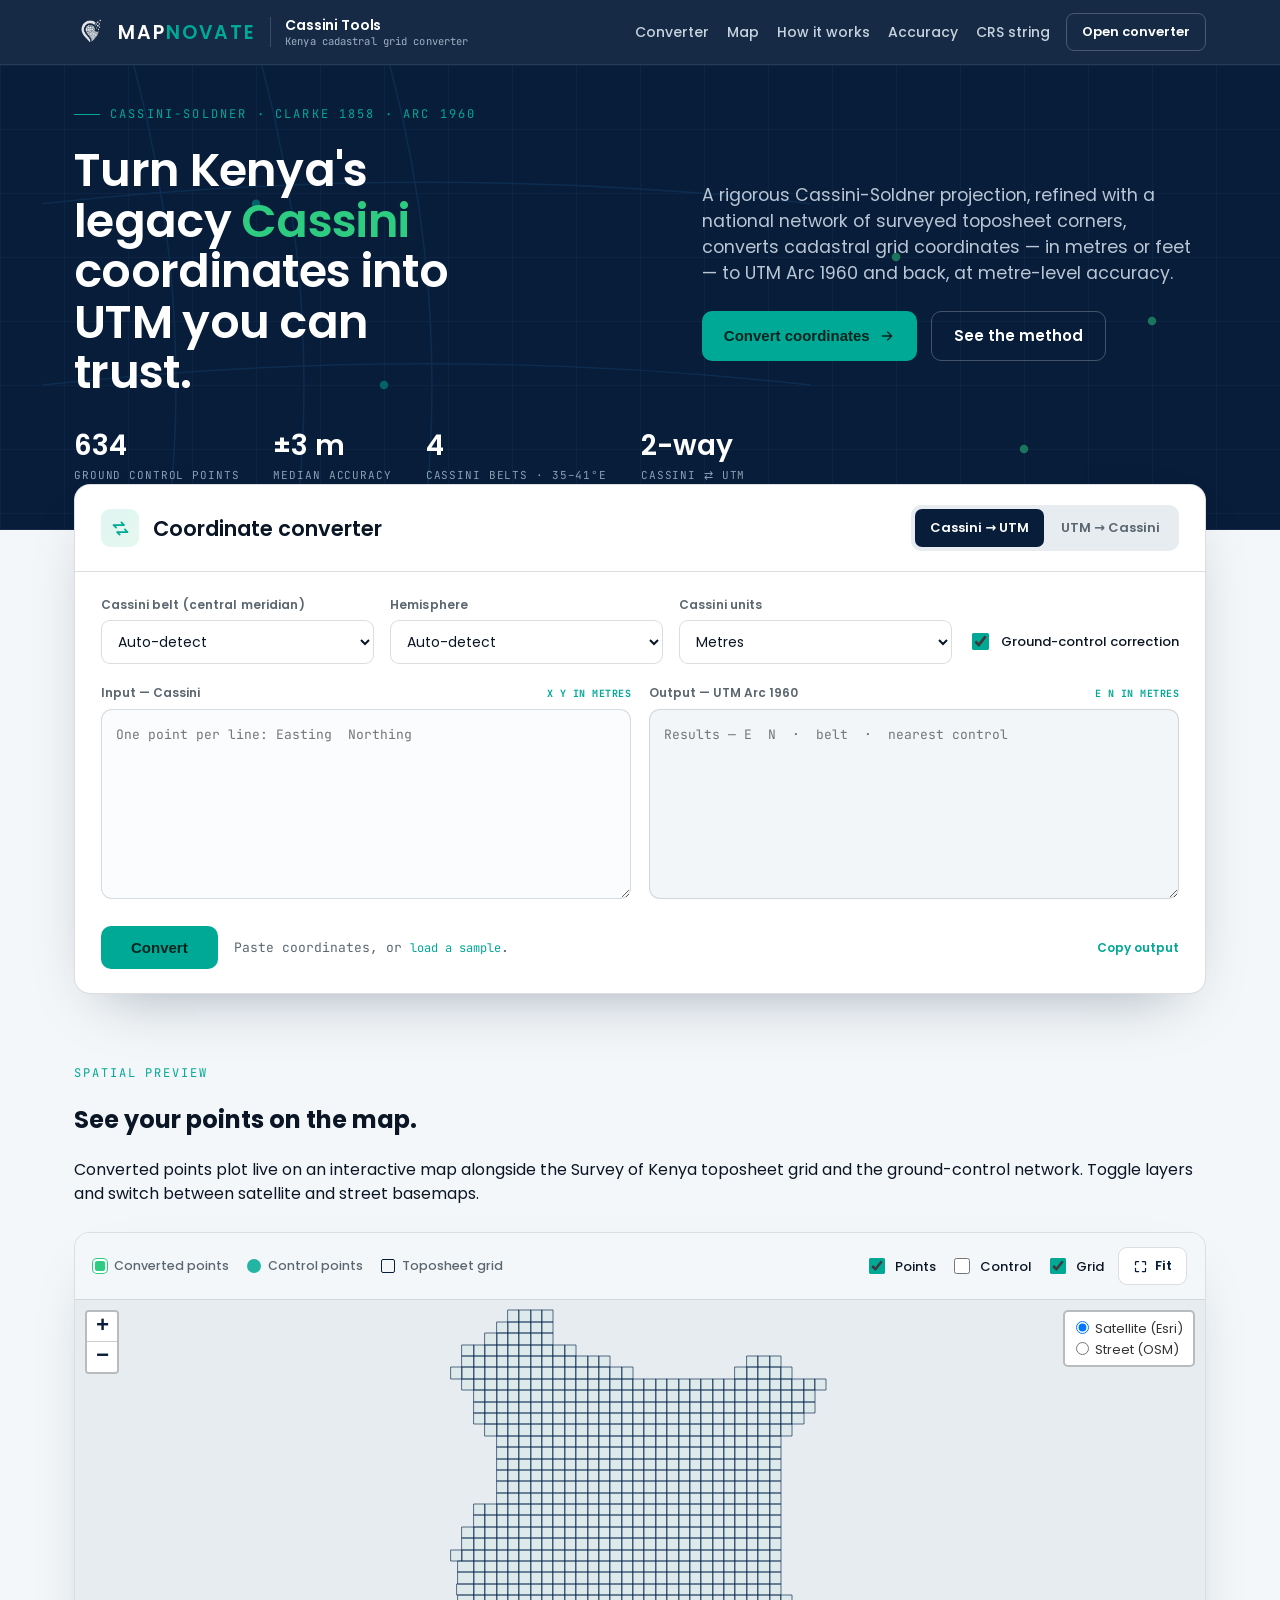
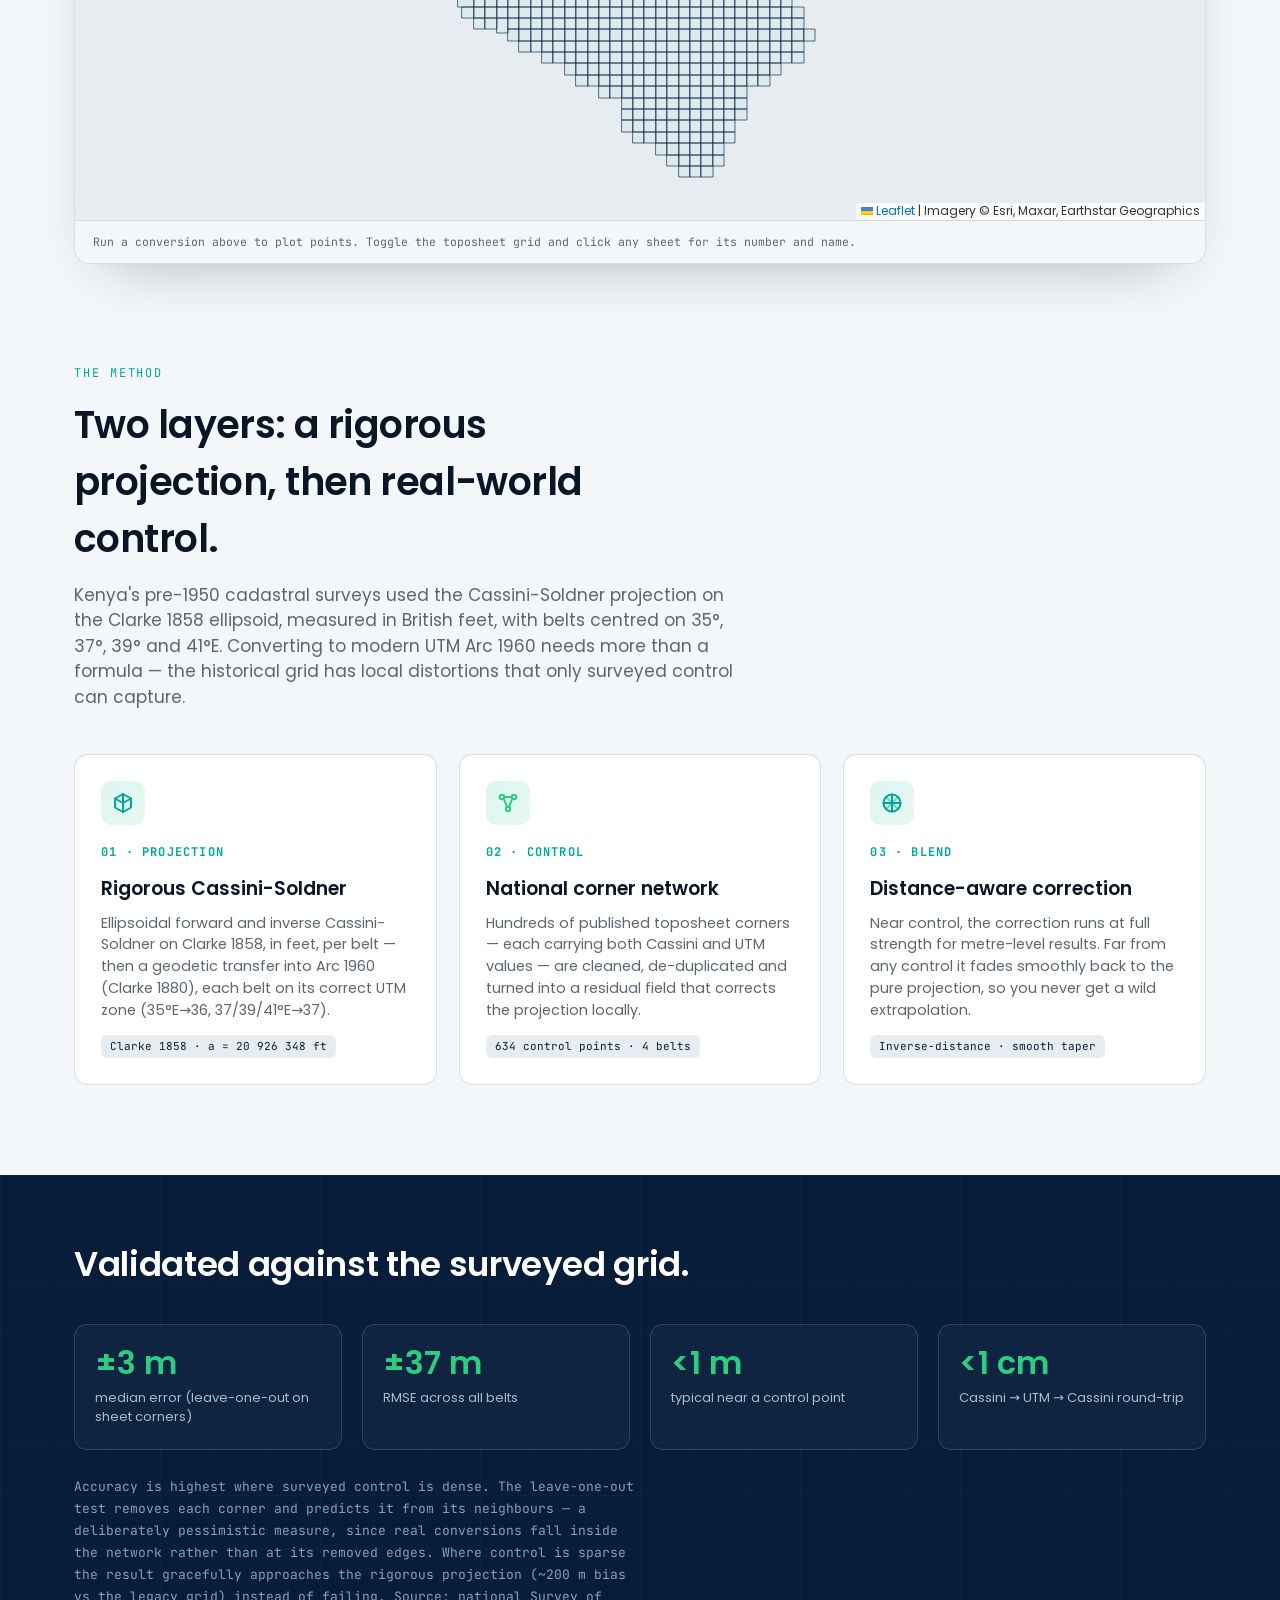
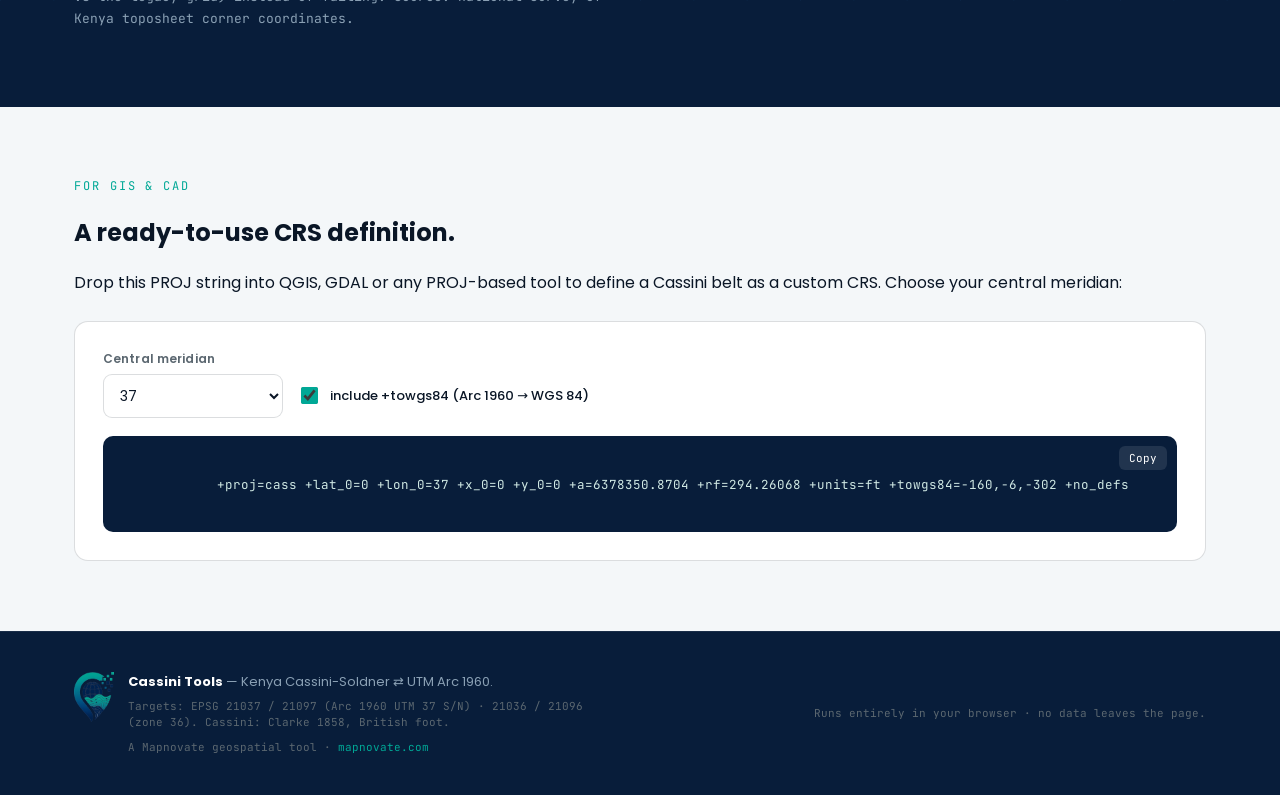
==== commit f2a27b46: "Add files via upload" ====
--- a/apps/cassini-tools-web/index.html
+++ b/apps/cassini-tools-web/index.html
@@ -14,7 +14,7 @@
       rel="stylesheet"
     />
     <link rel="stylesheet" href="vendor/leaflet/leaflet.css" />
-    <link rel="stylesheet" href="style.css" />
+    <link rel="stylesheet" href="styles.css" />
   </head>
   <body>
     <header>
@@ -96,8 +96,8 @@
             <p class="lede">
               A rigorous Cassini-Soldner projection, refined with a national
               network of surveyed toposheet corners, converts cadastral grid
-              coordinates (in feet) to UTM Arc 1960 — and back — at metre-level
-              accuracy.
+              coordinates — in metres or feet — to UTM Arc 1960 and back, at
+              metre-level accuracy.
             </p>
             <div class="cta-row">
               <button
@@ -170,6 +170,13 @@
                 <option value="auto">Auto-detect</option>
                 <option value="S">South of equator</option>
                 <option value="N">North of equator</option>
+              </select>
+            </div>
+            <div class="field">
+              <label>Cassini units</label>
+              <select id="cunit">
+                <option value="m" selected>Metres</option>
+                <option value="ft">Feet</option>
               </select>
             </div>
             <label class="chk"
--- a/apps/cassini-tools-web/styles.css
+++ b/apps/cassini-tools-web/styles.css
@@ -0,0 +1,889 @@
+:root {
+  --navy: #081d3a;
+  --navy2: #0d2b52;
+  --teal: #00a896;
+  --green: #2ecc80;
+  --light: #e6ecef;
+  --slate: #5b6770;
+  --ink: #0a1626;
+  --paper: #f4f7f9;
+  --line: rgba(91, 103, 112, 0.22);
+  --mono: "JetBrains Mono", ui-monospace, monospace;
+  --disp: "Poppins", system-ui, sans-serif;
+  --body: "Poppins", system-ui, sans-serif;
+}
+* {
+  box-sizing: border-box;
+}
+html {
+  scroll-behavior: smooth;
+}
+body {
+  margin: 0;
+  font-family: var(--body);
+  color: var(--ink);
+  background: var(--paper);
+  -webkit-font-smoothing: antialiased;
+  line-height: 1.5;
+}
+a {
+  color: var(--teal);
+  text-decoration: none;
+}
+.wrap {
+  max-width: 1180px;
+  margin: 0 auto;
+  padding: 0 24px;
+}
+
+/* ---------- header ---------- */
+header {
+  position: sticky;
+  top: 0;
+  z-index: 50;
+  background: rgba(8, 29, 58, 0.94);
+  backdrop-filter: blur(8px);
+  border-bottom: 1px solid rgba(255, 255, 255, 0.08);
+}
+.nav {
+  display: flex;
+  align-items: center;
+  gap: 14px;
+  height: 64px;
+}
+.logo {
+  display: flex;
+  align-items: center;
+  gap: 10px;
+}
+.logo .mark {
+  width: 34px;
+  height: 34px;
+  flex: none;
+  display: block;
+}
+.logo .wordmark {
+  font-family: var(--body);
+  font-size: 19px;
+  letter-spacing: 0.1em;
+  line-height: 1;
+}
+.logo .wordmark b {
+  font-weight: 600;
+  color: #fff;
+}
+.logo .wordmark i {
+  font-weight: 600;
+  font-style: normal;
+  color: var(--teal);
+}
+.logo-div {
+  width: 1px;
+  height: 30px;
+  background: rgba(255, 255, 255, 0.16);
+  flex: none;
+}
+.appname {
+  line-height: 1.15;
+}
+.appname b {
+  color: #fff;
+  font-weight: 600;
+  font-size: 14px;
+  letter-spacing: -0.01em;
+  display: block;
+}
+.appname span {
+  color: #9fb2c4;
+  font-size: 10.5px;
+  display: block;
+  font-weight: 400;
+  font-family: var(--mono);
+  letter-spacing: 0.01em;
+  margin-top: 1px;
+}
+@media (max-width: 760px) {
+  .logo-div,
+  .appname {
+    display: none;
+  }
+}
+.nav .sp {
+  flex: 1;
+}
+.nav a.link {
+  color: #c7d3de;
+  font-size: 14px;
+  font-weight: 500;
+  padding: 6px 2px;
+}
+.nav a.link:hover {
+  color: #fff;
+}
+.nav .ghost {
+  border: 1px solid rgba(255, 255, 255, 0.22);
+  color: #fff;
+  padding: 8px 15px;
+  border-radius: 8px;
+  font-size: 13px;
+  font-weight: 600;
+}
+.nav .ghost:hover {
+  border-color: var(--teal);
+  background: rgba(0, 168, 150, 0.14);
+}
+
+/* ---------- hero ---------- */
+.hero {
+  position: relative;
+  background: var(--navy);
+  color: #fff;
+  overflow: hidden;
+  border-bottom: 1px solid rgba(255, 255, 255, 0.06);
+}
+.hero .grid-art {
+  position: absolute;
+  inset: 0;
+  opacity: 0.5;
+  pointer-events: none;
+}
+.hero .wrap {
+  position: relative;
+  padding: 40px 24px 46px;
+}
+.eyebrow {
+  font-family: var(--mono);
+  font-size: 12px;
+  letter-spacing: 0.18em;
+  text-transform: uppercase;
+  color: var(--teal);
+  margin-bottom: 22px;
+  display: flex;
+  align-items: center;
+  gap: 10px;
+}
+.eyebrow::before {
+  content: "";
+  width: 26px;
+  height: 1px;
+  background: var(--teal);
+}
+.hero-cols {
+  display: grid;
+  grid-template-columns: 1.15fr 1fr;
+  gap: 48px;
+  align-items: center;
+}
+.hero-aside {
+  display: flex;
+  flex-direction: column;
+  gap: 24px;
+}
+.hero h1 {
+  font-family: var(--disp);
+  font-weight: 600;
+  font-size: clamp(30px, 3.8vw, 46px);
+  line-height: 1.1;
+  letter-spacing: -0.015em;
+  margin: 0;
+  max-width: 14ch;
+}
+.hero h1 em {
+  font-style: normal;
+  color: var(--green);
+}
+.hero p.lede {
+  font-size: clamp(15px, 1.5vw, 17.5px);
+  color: #b9c6d4;
+  max-width: 52ch;
+  margin: 0;
+}
+.hero .cta-row {
+  display: flex;
+  gap: 14px;
+  flex-wrap: wrap;
+}
+@media (max-width: 820px) {
+  .hero-cols {
+    grid-template-columns: 1fr;
+    gap: 26px;
+  }
+  .hero h1 {
+    max-width: 17ch;
+  }
+}
+.btn {
+  display: inline-flex;
+  align-items: center;
+  gap: 9px;
+  font-weight: 600;
+  font-size: 15px;
+  padding: 13px 22px;
+  border-radius: 10px;
+  cursor: pointer;
+  border: 0;
+  transition: 0.16s;
+}
+.btn-primary {
+  background: var(--teal);
+  color: #04241f;
+}
+.btn-primary:hover {
+  background: var(--green);
+  transform: translateY(-1px);
+}
+.btn-ghost {
+  background: transparent;
+  color: #fff;
+  border: 1px solid rgba(255, 255, 255, 0.24);
+}
+.btn-ghost:hover {
+  border-color: var(--teal);
+}
+.hero .stats {
+  display: flex;
+  gap: 34px;
+  margin-top: 34px;
+  flex-wrap: wrap;
+}
+.stat b {
+  font-family: var(--disp);
+  font-size: 28px;
+  font-weight: 600;
+  color: #fff;
+  display: block;
+  line-height: 1;
+}
+.stat span {
+  font-family: var(--mono);
+  font-size: 11px;
+  letter-spacing: 0.08em;
+  color: #8aa0b4;
+  text-transform: uppercase;
+  margin-top: 7px;
+  display: block;
+}
+
+/* ---------- converter ---------- */
+.tool {
+  margin: -46px auto 0;
+  position: relative;
+  z-index: 10;
+}
+.card {
+  background: #fff;
+  border: 1px solid var(--line);
+  border-radius: 16px;
+  box-shadow: 0 24px 60px -30px rgba(8, 29, 58, 0.4);
+}
+.tool-head {
+  display: flex;
+  align-items: center;
+  gap: 14px;
+  padding: 20px 26px;
+  border-bottom: 1px solid var(--line);
+}
+.head-ico {
+  width: 38px;
+  height: 38px;
+  border-radius: 9px;
+  flex: none;
+  display: flex;
+  align-items: center;
+  justify-content: center;
+  background: linear-gradient(
+    135deg,
+    rgba(0, 168, 150, 0.12),
+    rgba(46, 204, 128, 0.12)
+  );
+}
+.head-ico svg {
+  width: 21px;
+  height: 21px;
+  fill: none;
+  stroke: var(--teal);
+  stroke-width: 2;
+  stroke-linecap: round;
+  stroke-linejoin: round;
+}
+.tool-head h2 {
+  font-family: var(--disp);
+  font-weight: 600;
+  font-size: 21px;
+  margin: 0;
+  flex: 1;
+}
+.dir-toggle {
+  display: inline-flex;
+  background: var(--light);
+  border-radius: 10px;
+  padding: 4px;
+  gap: 2px;
+}
+.dir-toggle button {
+  border: 0;
+  background: transparent;
+  font-family: var(--body);
+  font-weight: 600;
+  font-size: 13px;
+  color: var(--slate);
+  padding: 9px 15px;
+  border-radius: 7px;
+  cursor: pointer;
+  transition: 0.14s;
+  white-space: nowrap;
+}
+.dir-toggle button.on {
+  background: var(--navy);
+  color: #fff;
+}
+.tool-body {
+  padding: 24px 26px;
+}
+.opts {
+  display: grid;
+  grid-template-columns: 1fr 1fr 1fr auto;
+  gap: 16px;
+  align-items: end;
+  margin-bottom: 20px;
+}
+.field label {
+  display: block;
+  font-size: 12px;
+  font-weight: 600;
+  color: var(--slate);
+  margin-bottom: 6px;
+  letter-spacing: 0.01em;
+}
+.field select {
+  width: 100%;
+  font-family: var(--body);
+  font-size: 14px;
+  padding: 10px 12px;
+  border: 1px solid var(--line);
+  border-radius: 9px;
+  background: #fff;
+  color: var(--ink);
+  cursor: pointer;
+}
+.field select:focus {
+  outline: none;
+  border-color: var(--teal);
+  box-shadow: 0 0 0 3px rgba(0, 168, 150, 0.12);
+}
+.chk {
+  display: flex;
+  align-items: center;
+  gap: 9px;
+  font-size: 13px;
+  font-weight: 500;
+  color: var(--ink);
+  padding-bottom: 11px;
+  user-select: none;
+  cursor: pointer;
+}
+.chk input {
+  width: 17px;
+  height: 17px;
+  accent-color: var(--teal);
+}
+.io {
+  display: grid;
+  grid-template-columns: 1fr 1fr;
+  gap: 18px;
+}
+@media (max-width: 720px) {
+  .io {
+    grid-template-columns: 1fr;
+  }
+  .opts {
+    grid-template-columns: 1fr 1fr;
+  }
+}
+.io-col label {
+  display: flex;
+  justify-content: space-between;
+  align-items: baseline;
+  font-size: 12px;
+  font-weight: 600;
+  color: var(--slate);
+  margin-bottom: 7px;
+}
+.io-col label .unit {
+  font-family: var(--mono);
+  font-size: 10px;
+  color: var(--teal);
+  letter-spacing: 0.05em;
+  text-transform: uppercase;
+  font-weight: 700;
+}
+textarea {
+  width: 100%;
+  min-height: 190px;
+  font-family: var(--mono);
+  font-size: 13px;
+  line-height: 1.7;
+  padding: 14px;
+  border: 1px solid var(--line);
+  border-radius: 11px;
+  background: #fbfcfd;
+  color: var(--ink);
+  resize: vertical;
+  tab-size: 12;
+}
+textarea:focus {
+  outline: none;
+  border-color: var(--teal);
+  box-shadow: 0 0 0 3px rgba(0, 168, 150, 0.1);
+  background: #fff;
+}
+textarea[readonly] {
+  background: #f2f6f8;
+}
+.run-row {
+  display: flex;
+  align-items: center;
+  gap: 16px;
+  margin-top: 20px;
+  flex-wrap: wrap;
+}
+#runBtn {
+  background: var(--teal);
+  color: #04241f;
+  font-size: 15px;
+  padding: 13px 30px;
+}
+#runBtn:hover {
+  background: var(--green);
+}
+.status {
+  font-size: 13px;
+  color: var(--slate);
+  font-family: var(--mono);
+  flex: 1;
+  min-width: 200px;
+}
+.status b {
+  color: var(--teal);
+}
+.mini {
+  font-size: 12px;
+  color: var(--slate);
+}
+.mini a {
+  cursor: pointer;
+  font-weight: 600;
+}
+.acc-badge {
+  display: inline-flex;
+  align-items: center;
+  gap: 6px;
+  font-family: var(--mono);
+  font-size: 11px;
+  font-weight: 700;
+  padding: 5px 10px;
+  border-radius: 20px;
+  letter-spacing: 0.03em;
+}
+.acc-good {
+  background: rgba(46, 204, 128, 0.14);
+  color: #1a8f56;
+}
+.acc-mid {
+  background: rgba(0, 168, 150, 0.14);
+  color: #00776a;
+}
+.acc-far {
+  background: rgba(91, 103, 112, 0.14);
+  color: var(--slate);
+}
+
+/* ---------- map preview ---------- */
+section.mapsec {
+  padding: 70px 0 20px;
+}
+.map-card {
+  background: #fff;
+  border: 1px solid var(--line);
+  border-radius: 16px;
+  overflow: hidden;
+  box-shadow: 0 24px 60px -34px rgba(8, 29, 58, 0.4);
+  margin-top: 26px;
+}
+.map-toolbar {
+  display: flex;
+  align-items: center;
+  justify-content: space-between;
+  gap: 16px;
+  flex-wrap: wrap;
+  padding: 14px 18px;
+  border-bottom: 1px solid var(--line);
+  background: var(--paper);
+}
+.map-legend {
+  display: flex;
+  gap: 18px;
+  flex-wrap: wrap;
+  font-size: 12.5px;
+  color: var(--slate);
+  font-weight: 500;
+}
+.map-legend .lg {
+  display: inline-flex;
+  align-items: center;
+  gap: 7px;
+}
+.sw {
+  width: 14px;
+  height: 14px;
+  border-radius: 4px;
+  flex: none;
+  display: inline-block;
+}
+.sw-pt {
+  background: var(--green);
+  border: 2px solid #fff;
+  box-shadow: 0 0 0 1px var(--green);
+}
+.sw-ctrl {
+  background: var(--teal);
+  border-radius: 50%;
+  opacity: 0.85;
+}
+.sw-grid {
+  background: transparent;
+  border: 1.5px solid var(--navy);
+  border-radius: 2px;
+}
+.map-toggles {
+  display: flex;
+  align-items: center;
+  gap: 14px;
+  flex-wrap: wrap;
+}
+.mtog {
+  display: inline-flex;
+  align-items: center;
+  gap: 7px;
+  font-size: 13px;
+  font-weight: 500;
+  color: var(--ink);
+  cursor: pointer;
+  user-select: none;
+}
+.mtog input {
+  width: 16px;
+  height: 16px;
+  accent-color: var(--teal);
+}
+.map-btn {
+  display: inline-flex;
+  align-items: center;
+  gap: 7px;
+  font-family: var(--body);
+  font-weight: 600;
+  font-size: 13px;
+  color: var(--navy);
+  background: #fff;
+  border: 1px solid var(--line);
+  padding: 8px 14px;
+  border-radius: 9px;
+  cursor: pointer;
+  transition: 0.15s;
+}
+.map-btn:hover {
+  border-color: var(--teal);
+  color: var(--teal);
+}
+.map-btn svg {
+  width: 15px;
+  height: 15px;
+}
+.map-canvas {
+  height: 520px;
+  width: 100%;
+  background: var(--light);
+  z-index: 1;
+}
+@media (max-width: 720px) {
+  .map-canvas {
+    height: 400px;
+  }
+}
+.map-foot {
+  padding: 12px 18px;
+  font-family: var(--mono);
+  font-size: 11.5px;
+  color: var(--slate);
+  border-top: 1px solid var(--line);
+  background: var(--paper);
+}
+.map-foot b {
+  color: var(--teal);
+}
+/* leaflet control + popup theming to brand */
+.leaflet-container {
+  font-family: var(--body);
+}
+.leaflet-popup-content-wrapper {
+  border-radius: 10px;
+}
+.leaflet-popup-content {
+  font-family: var(--mono);
+  font-size: 12px;
+  color: var(--ink);
+  line-height: 1.6;
+}
+.leaflet-bar a {
+  color: var(--navy);
+}
+.pt-tip {
+  font-family: var(--mono);
+  font-size: 11px;
+}
+
+/* ---------- explainer ---------- */
+section.explain {
+  padding: 80px 0 30px;
+}
+.sec-eyebrow {
+  font-family: var(--mono);
+  font-size: 12px;
+  letter-spacing: 0.16em;
+  text-transform: uppercase;
+  color: var(--teal);
+  margin-bottom: 14px;
+}
+.explain h2 {
+  font-family: var(--disp);
+  font-weight: 600;
+  font-size: clamp(26px, 3.4vw, 38px);
+  letter-spacing: -0.015em;
+  margin: 0 0 16px;
+  max-width: 22ch;
+}
+.explain .sub {
+  font-size: 17px;
+  color: var(--slate);
+  max-width: 60ch;
+  margin: 0 0 44px;
+}
+.steps {
+  display: grid;
+  grid-template-columns: repeat(3, 1fr);
+  gap: 22px;
+}
+@media (max-width: 820px) {
+  .steps {
+    grid-template-columns: 1fr;
+  }
+}
+.step {
+  background: #fff;
+  border: 1px solid var(--line);
+  border-radius: 14px;
+  padding: 26px;
+}
+.step-ico {
+  width: 44px;
+  height: 44px;
+  border-radius: 10px;
+  display: flex;
+  align-items: center;
+  justify-content: center;
+  margin-bottom: 18px;
+  background: linear-gradient(
+    135deg,
+    rgba(0, 168, 150, 0.12),
+    rgba(46, 204, 128, 0.12)
+  );
+}
+.step-ico svg {
+  width: 24px;
+  height: 24px;
+  fill: none;
+  stroke: var(--teal);
+  stroke-width: 2;
+  stroke-linecap: round;
+  stroke-linejoin: round;
+}
+.step:nth-child(2) .step-ico svg {
+  stroke: var(--green);
+}
+.step .n {
+  font-family: var(--mono);
+  font-size: 12px;
+  font-weight: 700;
+  color: var(--teal);
+  letter-spacing: 0.1em;
+  margin-bottom: 14px;
+}
+.step h3 {
+  font-family: var(--disp);
+  font-weight: 600;
+  font-size: 19px;
+  margin: 0 0 9px;
+}
+.step p {
+  font-size: 14.5px;
+  color: var(--slate);
+  margin: 0;
+}
+.step .tag {
+  display: inline-block;
+  font-family: var(--mono);
+  font-size: 11px;
+  color: var(--navy);
+  background: var(--light);
+  padding: 3px 9px;
+  border-radius: 6px;
+  margin-top: 14px;
+}
+
+/* ---------- accuracy band ---------- */
+.band {
+  background: var(--navy);
+  color: #fff;
+  padding: 64px 0;
+  margin-top: 60px;
+  position: relative;
+  overflow: hidden;
+}
+.band .grid-art {
+  position: absolute;
+  inset: 0;
+  opacity: 0.35;
+}
+.band .wrap {
+  position: relative;
+}
+.band h2 {
+  font-family: var(--disp);
+  font-weight: 600;
+  font-size: clamp(24px, 3vw, 34px);
+  margin: 0 0 34px;
+  letter-spacing: -0.01em;
+}
+.acc-grid {
+  display: grid;
+  grid-template-columns: repeat(4, 1fr);
+  gap: 20px;
+}
+@media (max-width: 820px) {
+  .acc-grid {
+    grid-template-columns: repeat(2, 1fr);
+  }
+}
+.acc-cell {
+  border: 1px solid rgba(255, 255, 255, 0.14);
+  border-radius: 13px;
+  padding: 22px 20px;
+  background: rgba(255, 255, 255, 0.03);
+}
+.acc-cell b {
+  font-family: var(--disp);
+  font-size: 32px;
+  font-weight: 600;
+  display: block;
+  line-height: 1;
+  color: var(--green);
+}
+.acc-cell span {
+  font-size: 13px;
+  color: #a9bccb;
+  display: block;
+  margin-top: 9px;
+}
+.band .note {
+  font-size: 13px;
+  color: #8aa0b4;
+  margin-top: 26px;
+  max-width: 70ch;
+  font-family: var(--mono);
+  line-height: 1.7;
+}
+
+/* ---------- params / proj ---------- */
+section.proj {
+  padding: 70px 0;
+}
+.proj-card {
+  background: #fff;
+  border: 1px solid var(--line);
+  border-radius: 14px;
+  padding: 28px;
+  margin-top: 26px;
+}
+.proj-row {
+  display: flex;
+  gap: 14px;
+  align-items: end;
+  flex-wrap: wrap;
+  margin-bottom: 18px;
+}
+.proj-out {
+  font-family: var(--mono);
+  font-size: 12.5px;
+  background: var(--navy);
+  color: #cfe8e3;
+  padding: 16px 18px;
+  border-radius: 10px;
+  overflow-x: auto;
+  white-space: pre;
+  position: relative;
+  line-height: 1.7;
+}
+.copy {
+  position: absolute;
+  top: 10px;
+  right: 10px;
+  background: rgba(255, 255, 255, 0.1);
+  border: 0;
+  color: #fff;
+  font-family: var(--mono);
+  font-size: 11px;
+  padding: 5px 10px;
+  border-radius: 6px;
+  cursor: pointer;
+}
+.copy:hover {
+  background: var(--teal);
+  color: #04241f;
+}
+footer {
+  background: var(--navy);
+  color: #8aa0b4;
+  padding: 40px 0;
+  font-size: 13px;
+  border-top: 1px solid rgba(255, 255, 255, 0.07);
+}
+footer .wrap {
+  display: flex;
+  justify-content: space-between;
+  gap: 20px;
+  flex-wrap: wrap;
+  align-items: center;
+}
+footer b {
+  color: #fff;
+}
+.foot-brand {
+  display: flex;
+  align-items: flex-start;
+  gap: 14px;
+  max-width: 64ch;
+}
+.foot-brand img {
+  width: 40px;
+  height: auto;
+  flex: none;
+  display: block;
+}
+.epsg {
+  font-family: var(--mono);
+  font-size: 11px;
+  color: var(--slate);
+}
+.hidden {
+  display: none;
+}
